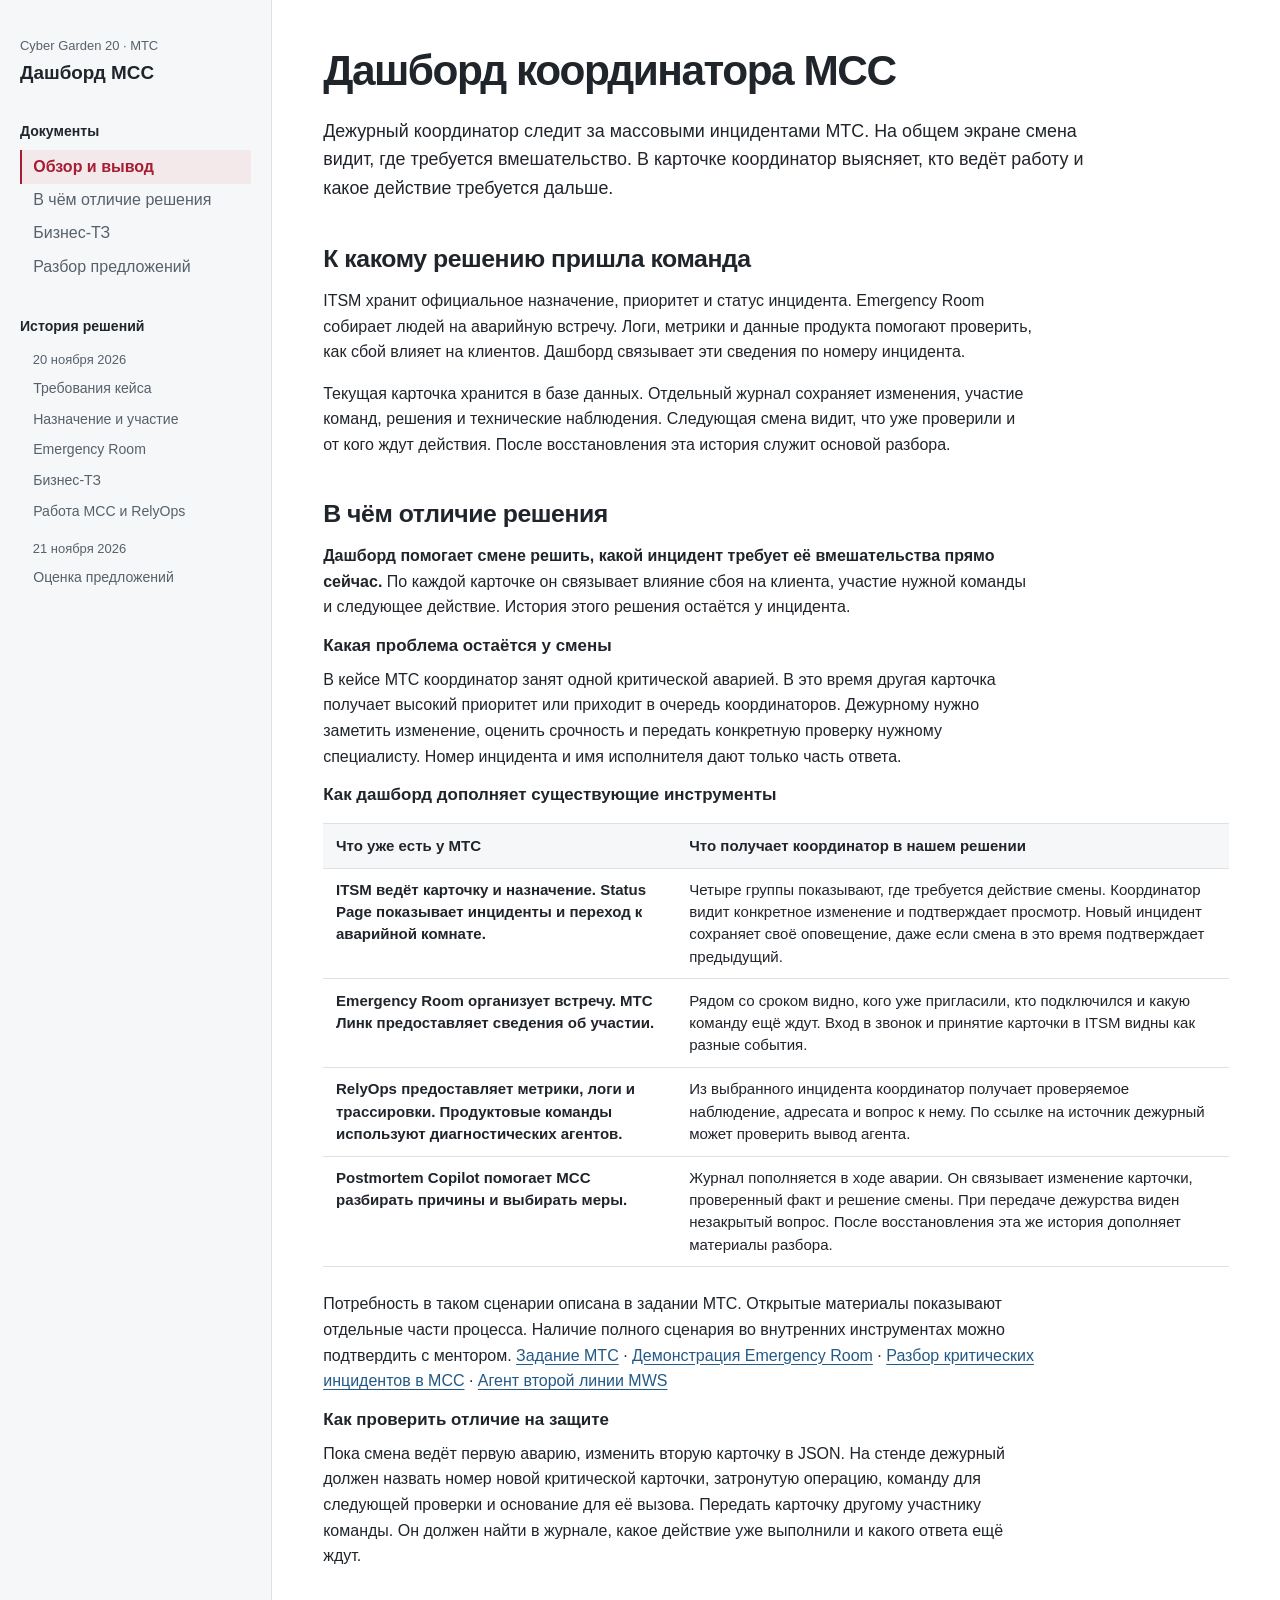
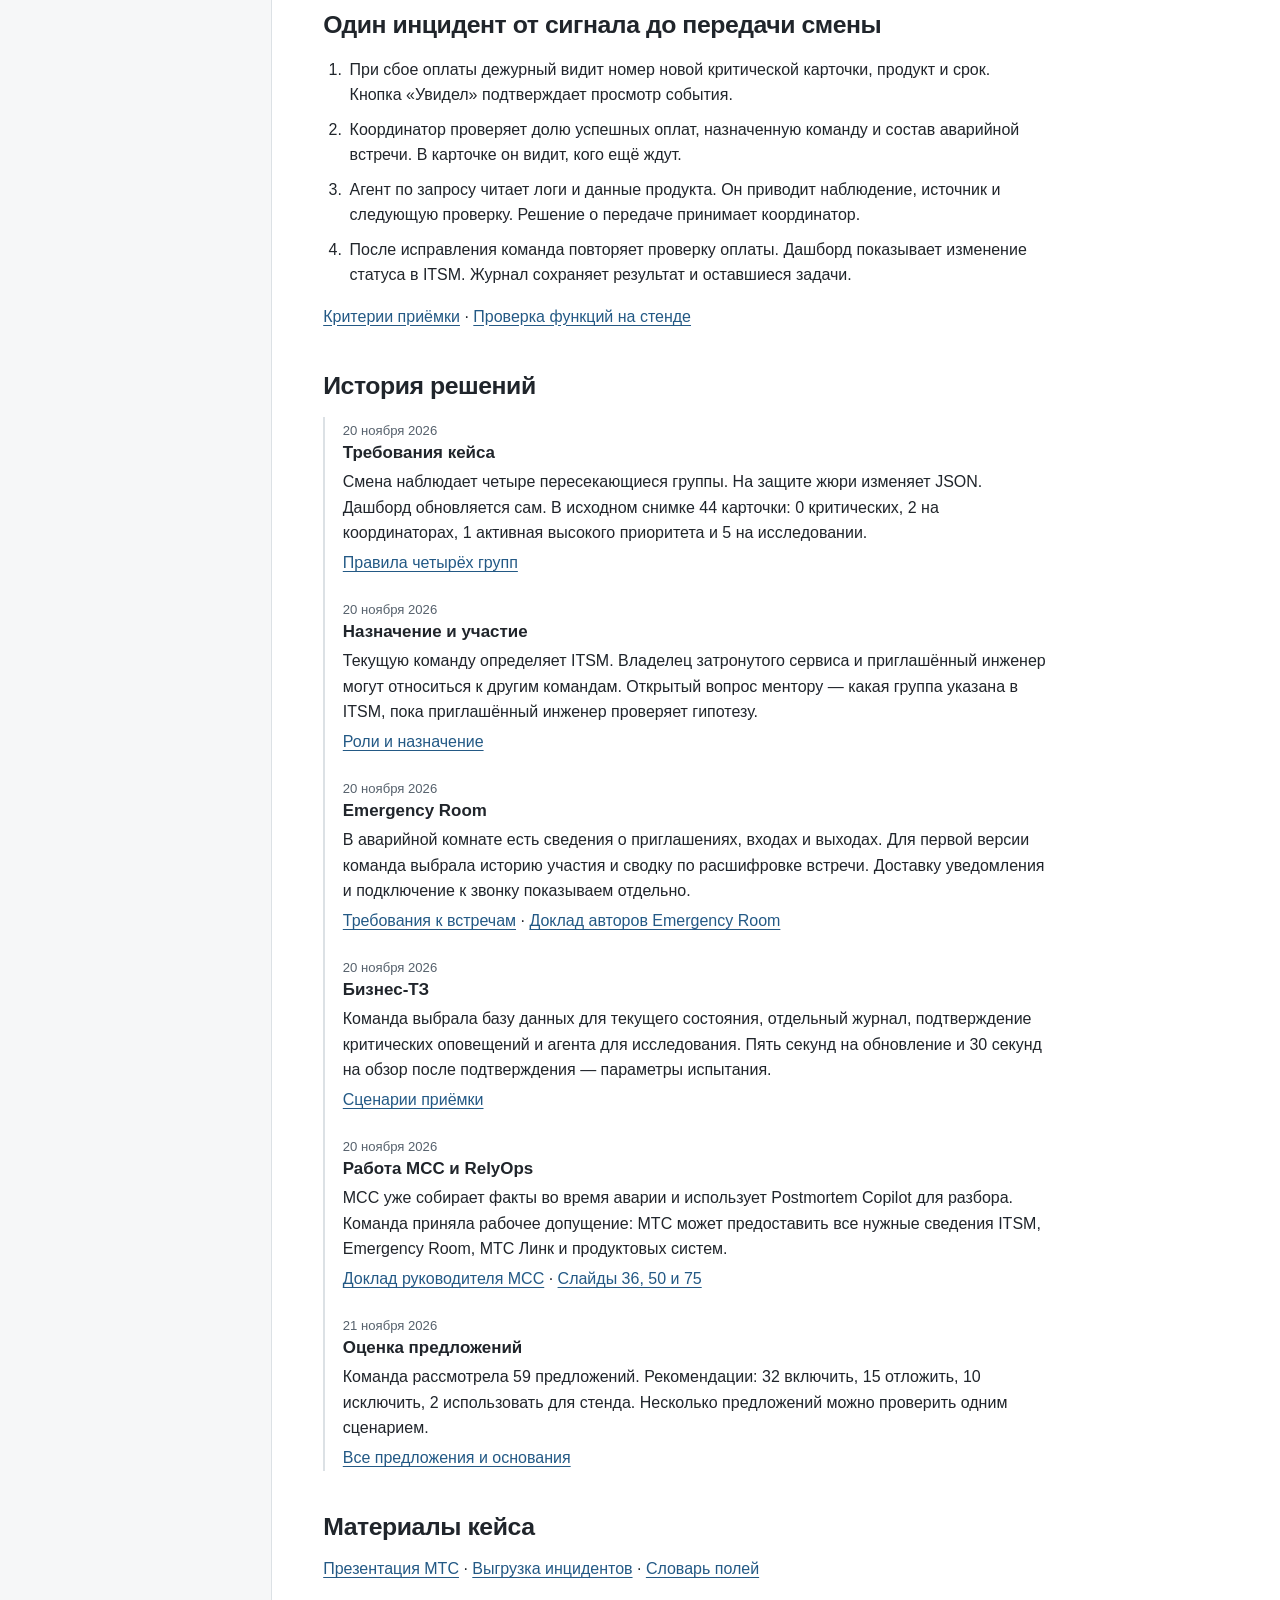
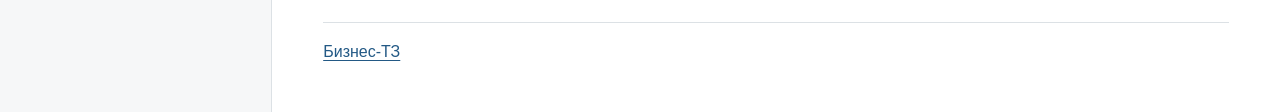
==== docs/index.html @ 376d3908 "Add the MCC incident dashboard wiki" ====
<!doctype html>
<html lang="ru">
<head>
  <meta charset="utf-8">
  <meta name="viewport" content="width=device-width, initial-scale=1">
  <title>Дашборд координатора MCC · Cyber Garden 20</title>
  <link rel="stylesheet" href="wiki.css">
</head>
<body>
<a class="skip" href="#content">К содержанию</a>
<div class="layout">
<aside>
  <div class="rail">
    <span class="context">Cyber Garden 20 · МТС</span>
    <a class="project" href="index.html">Дашборд MCC</a>
    <nav class="doc-nav" aria-label="Документы">
      <p class="nav-title">Документы</p>
      <ul>
<li><a href="index.html" aria-current="page">Обзор и вывод</a></li>
<li><a href="index.html#difference">В чём отличие решения</a></li>
<li><a href="requirements.html">Бизнес-ТЗ</a></li>
<li><a href="proposals.html">Разбор предложений</a></li>
      </ul>
    </nav>
    <nav class="history-nav" aria-label="История решений">
      <p class="nav-title">История решений</p>
<time class="date" datetime="2026-11-20">20 ноября 2026</time>
<ul>
<li><a href="index.html#case">Требования кейса</a></li>
<li><a href="index.html#assignment">Назначение и участие</a></li>
<li><a href="index.html#room">Emergency Room</a></li>
<li><a href="index.html#spec">Бизнес-ТЗ</a></li>
<li><a href="index.html#relyops">Работа MCC и RelyOps</a></li>
</ul>
<time class="date" datetime="2026-11-21">21 ноября 2026</time>
<ul>
<li><a href="index.html#assessment">Оценка предложений</a></li>
</ul>
    </nav>
  </div>
</aside>
<main id="content" tabindex="-1">
<h1>Дашборд координатора MCC</h1>
<p class="lead">Дежурный координатор следит за массовыми инцидентами МТС. На общем экране смена видит, где требуется вмешательство. В карточке координатор выясняет, кто ведёт работу и какое действие требуется дальше.</p>

<h2 id="conclusion">К какому решению пришла команда</h2>
<p>ITSM хранит официальное назначение, приоритет и статус инцидента. Emergency Room собирает людей на аварийную встречу. Логи, метрики и данные продукта помогают проверить, как сбой влияет на клиентов. Дашборд связывает эти сведения по номеру инцидента.</p>
<p>Текущая карточка хранится в базе данных. Отдельный журнал сохраняет изменения, участие команд, решения и технические наблюдения. Следующая смена видит, что уже проверили и от кого ждут действия. После восстановления эта история служит основой разбора.</p>

<h2 id="difference">В чём отличие решения</h2>
<p><strong>Дашборд помогает смене решить, какой инцидент требует её вмешательства прямо сейчас.</strong> По каждой карточке он связывает влияние сбоя на клиента, участие нужной команды и следующее действие. История этого решения остаётся у инцидента.</p>

<h3>Какая проблема остаётся у смены</h3>
<p>В кейсе МТС координатор занят одной критической аварией. В это время другая карточка получает высокий приоритет или приходит в очередь координаторов. Дежурному нужно заметить изменение, оценить срочность и передать конкретную проверку нужному специалисту. Номер инцидента и имя исполнителя дают только часть ответа.</p>

<h3>Как дашборд дополняет существующие инструменты</h3>
<div class="table-wrap">
<table>
<thead><tr><th scope="col">Что уже есть у МТС</th><th scope="col">Что получает координатор в нашем решении</th></tr></thead>
<tbody>
<tr><th scope="row">ITSM ведёт карточку и назначение. Status Page показывает инциденты и переход к аварийной комнате.</th><td>Четыре группы показывают, где требуется действие смены. Координатор видит конкретное изменение и подтверждает просмотр. Новый инцидент сохраняет своё оповещение, даже если смена в это время подтверждает предыдущий.</td></tr>
<tr><th scope="row">Emergency Room организует встречу. МТС Линк предоставляет сведения об участии.</th><td>Рядом со сроком видно, кого уже пригласили, кто подключился и какую команду ещё ждут. Вход в звонок и принятие карточки в ITSM видны как разные события.</td></tr>
<tr><th scope="row">RelyOps предоставляет метрики, логи и трассировки. Продуктовые команды используют диагностических агентов.</th><td>Из выбранного инцидента координатор получает проверяемое наблюдение, адресата и вопрос к нему. По ссылке на источник дежурный может проверить вывод агента.</td></tr>
<tr><th scope="row">Postmortem Copilot помогает MCC разбирать причины и выбирать меры.</th><td>Журнал пополняется в ходе аварии. Он связывает изменение карточки, проверенный факт и решение смены. При передаче дежурства виден незакрытый вопрос. После восстановления эта же история дополняет материалы разбора.</td></tr>
</tbody>
</table>
</div>
<p>Потребность в таком сценарии описана в задании МТС. Открытые материалы показывают отдельные части процесса. Наличие полного сценария во внутренних инструментах можно подтвердить с ментором. <a href="../Предоставленные%20материалы/МТС.pdf">Задание МТС</a> · <a href="https://rutube.ru/video/1a47deb7aaf9b7b34447a9cccf2755e7/">Демонстрация Emergency Room</a> · <a href="https://highload.ru/spb/2026/abstracts/16972">Разбор критических инцидентов в MCC</a> · <a href="https://habr.com/ru/companies/ru_mts/articles/1051784/">Агент второй линии MWS</a></p>

<h3>Как проверить отличие на защите</h3>
<p>Пока смена ведёт первую аварию, изменить вторую карточку в JSON. На стенде дежурный должен назвать номер новой критической карточки, затронутую операцию, команду для следующей проверки и основание для её вызова. Передать карточку другому участнику команды. Он должен найти в журнале, какое действие уже выполнили и какого ответа ещё ждут.</p>

<h2 id="scenario">Один инцидент от сигнала до передачи смены</h2>
<ol>
<li>При сбое оплаты дежурный видит номер новой критической карточки, продукт и срок. Кнопка «Увидел» подтверждает просмотр события.</li>
<li>Координатор проверяет долю успешных оплат, назначенную команду и состав аварийной встречи. В карточке он видит, кого ещё ждут.</li>
<li>Агент по запросу читает логи и данные продукта. Он приводит наблюдение, источник и следующую проверку. Решение о передаче принимает координатор.</li>
<li>После исправления команда повторяет проверку оплаты. Дашборд показывает изменение статуса в ITSM. Журнал сохраняет результат и оставшиеся задачи.</li>
</ol>
<p><a href="requirements.html#acceptance">Критерии приёмки</a> · <a href="proposals.html#checks">Проверка функций на стенде</a></p>

<h2 id="history">История решений</h2>
<div class="timeline">
<section id="case">
<time datetime="2026-11-20">20 ноября 2026</time>
<h3>Требования кейса</h3>
<p>Смена наблюдает четыре пересекающиеся группы. На защите жюри изменяет JSON. Дашборд обновляется сам. В исходном снимке 44 карточки: 0 критических, 2 на координаторах, 1 активная высокого приоритета и 5 на исследовании.</p>
<p><a href="requirements.html#core">Правила четырёх групп</a></p>
</section>
<section id="assignment">
<time datetime="2026-11-20">20 ноября 2026</time>
<h3>Назначение и участие</h3>
<p>Текущую команду определяет ITSM. Владелец затронутого сервиса и приглашённый инженер могут относиться к другим командам. Открытый вопрос ментору — какая группа указана в ITSM, пока приглашённый инженер проверяет гипотезу.</p>
<p><a href="proposals.html#people">Роли и назначение</a></p>
</section>
<section id="room">
<time datetime="2026-11-20">20 ноября 2026</time>
<h3>Emergency Room</h3>
<p>В аварийной комнате есть сведения о приглашениях, входах и выходах. Для первой версии команда выбрала историю участия и сводку по расшифровке встречи. Доставку уведомления и подключение к звонку показываем отдельно.</p>
<p><a href="requirements.html#room">Требования к встречам</a> · <a href="https://rutube.ru/video/1a47deb7aaf9b7b34447a9cccf2755e7/">Доклад авторов Emergency Room</a></p>
</section>
<section id="spec">
<time datetime="2026-11-20">20 ноября 2026</time>
<h3>Бизнес-ТЗ</h3>
<p>Команда выбрала базу данных для текущего состояния, отдельный журнал, подтверждение критических оповещений и агента для исследования. Пять секунд на обновление и 30 секунд на обзор после подтверждения — параметры испытания.</p>
<p><a href="requirements.html#acceptance">Сценарии приёмки</a></p>
</section>
<section id="relyops">
<time datetime="2026-11-20">20 ноября 2026</time>
<h3>Работа MCC и RelyOps</h3>
<p>MCC уже собирает факты во время аварии и использует Postmortem Copilot для разбора. Команда приняла рабочее допущение: МТС может предоставить все нужные сведения ITSM, Emergency Room, МТС Линк и продуктовых систем.</p>
<p><a href="https://highload.ru/spb/2026/abstracts/16972">Доклад руководителя MCC</a> · <a href="https://disk.yandex.ru/i/R3RrAVtDGhkg2w">Слайды 36, 50 и 75</a></p>
</section>
<section id="assessment">
<time datetime="2026-11-21">21 ноября 2026</time>
<h3>Оценка предложений</h3>
<p>Команда рассмотрела 59 предложений. Рекомендации: 32 включить, 15 отложить, 10 исключить, 2 использовать для стенда. Несколько предложений можно проверить одним сценарием.</p>
<p><a href="proposals.html">Все предложения и основания</a></p>
</section>
</div>

<h2 id="materials">Материалы кейса</h2>
<p><a href="../Предоставленные%20материалы/МТС.pdf">Презентация МТС</a> · <a href="../Предоставленные%20материалы/character_problems.json">Выгрузка инцидентов</a> · <a href="../Предоставленные%20материалы/incidents_attributes.json">Словарь полей</a></p>
<nav class="page-links" aria-label="Другие страницы">
<a href="requirements.html">Бизнес-ТЗ</a>
</nav>
</main>
</div>
</body>
</html>
---- docs/wiki.css ----
:root {
  color-scheme: light;
  --ink: #20252b;
  --muted: #56616c;
  --rule: #dce1e5;
  --paper: #fff;
  --rail: #f6f7f8;
  --accent: #a71d34;
  font: 16px/1.6 Inter, -apple-system, BlinkMacSystemFont, "Segoe UI", sans-serif;
  color: var(--ink);
  background: var(--paper);
}

* { box-sizing: border-box; }
body { margin: 0; }
a { color: #235985; text-underline-offset: .17em; }
a:hover { text-decoration-thickness: 2px; }
a:focus-visible { outline: 2px solid var(--accent); outline-offset: 3px; }
.skip { position: absolute; left: .5rem; top: -5rem; z-index: 2; padding: .4rem .8rem; background: var(--paper); }
.skip:focus { top: .5rem; }
.layout { display: grid; grid-template-columns: 17rem minmax(0, 1fr); min-height: 100vh; }
aside { background: var(--rail); border-right: 1px solid var(--rule); }
.rail { position: sticky; top: 0; max-height: 100vh; overflow-y: auto; padding: 2rem 1.25rem; }
.project { display: block; color: var(--ink); font-size: 1.18rem; font-weight: 700; text-decoration: none; }
.context, .date { color: var(--muted); font-size: .81rem; }
aside nav { margin-top: 2rem; }
.nav-title { margin: 0 0 .5rem; font-size: .88rem; font-weight: 650; }
aside ul, .contents ul { margin: 0; padding: 0; list-style: none; }
aside li a { display: block; padding: .34rem .7rem; border-left: 2px solid transparent; color: var(--muted); text-decoration: none; line-height: 1.4; }
aside li a:hover { background: #eaedf0; color: var(--ink); }
aside a[aria-current="page"] { color: var(--accent); background: #f3e9eb; border-color: var(--accent); font-weight: 650; }
.history-nav li a { font-size: .88rem; }
.history-nav .date { display: block; margin: .75rem 0 .2rem .8rem; }
main { width: 100%; max-width: 66rem; min-width: 0; padding: 2.8rem clamp(1.35rem, 4vw, 4rem) 3rem; overflow-wrap: break-word; }
h1, h2, h3 { line-height: 1.22; text-wrap: pretty; }
h1 { font-size: clamp(1.8rem, 3.8vw, 2.65rem); letter-spacing: -.035em; margin: 0 0 1.25rem; }
h2 { font-size: 1.55rem; margin: 2.6rem 0 .85rem; letter-spacing: -.018em; }
h3 { font-size: 1.06rem; margin: 0 0 .35rem; }
p { margin: .65rem 0 1rem; }
main p, main ol { max-width: 80ch; }
.lead { font-size: 1.12rem; }
ol { padding-left: 1.45rem; }
ol li { padding-left: .2rem; margin-bottom: .55rem; }
.contents { margin: 1.3rem 0; padding: .75rem 1rem; border-left: 3px solid var(--rule); background: var(--rail); }
.contents summary { cursor: pointer; font-weight: 600; }
.contents li { margin-top: .28rem; }
.table-wrap { margin: 1.1rem 0 1.5rem; }
table { width: 100%; border-collapse: collapse; font-size: .94rem; line-height: 1.48; }
th, td { padding: .65rem .8rem; text-align: left; vertical-align: top; border-bottom: 1px solid var(--rule); }
thead th { background: var(--rail); border-top: 1px solid var(--rule); }
tbody th { font-weight: 600; }
.verdicts tbody th { width: 27%; }
.verdicts td:nth-child(2) { width: 16%; font-weight: 600; }
section[id], h2[id] { scroll-margin-top: 1.2rem; }
.timeline { margin-top: 1rem; border-left: 2px solid var(--rule); padding-left: 1.1rem; }
.timeline section { margin: 0 0 1.3rem; }
.timeline time { color: var(--muted); font-size: .82rem; }
.timeline p { margin: .25rem 0; }
.page-links { margin-top: 2.5rem; padding-top: 1rem; border-top: 1px solid var(--rule); display: flex; flex-wrap: wrap; gap: .6rem 2rem; }
@media (max-width: 750px) {
  .layout { display: block; }
  aside { border-right: 0; border-bottom: 1px solid var(--rule); }
  .rail { position: static; max-height: none; padding: 1rem; }
  aside nav { margin-top: .85rem; }
  .doc-nav ul { display: flex; flex-wrap: wrap; gap: .25rem; }
  .doc-nav .nav-title { position: absolute; width: 1px; height: 1px; overflow: hidden; clip-path: inset(50%); }
  .history-nav ul { display: grid; grid-template-columns: repeat(2, minmax(0, 1fr)); }
  .history-nav .date { margin: .25rem 0 .1rem; }
  .history-nav li a { padding: .2rem 0; }
  .history-nav .nav-title { margin-bottom: .2rem; }
  main { padding: 1.65rem 1rem 2.5rem; }
  h2 { font-size: 1.3rem; }
  table { font-size: .85rem; overflow-wrap: anywhere; }
  th, td { padding: .46rem .35rem; }
}
@media screen and (max-width: 540px) {
  .verdicts, .verdicts tbody { display: block; }
  .verdicts thead { position: absolute; width: 1px; height: 1px; overflow: hidden; clip-path: inset(50%); }
  .verdicts tbody tr {
    display: grid;
    grid-template-columns: minmax(0, 1fr) auto;
    gap: .35rem .8rem;
    padding: .8rem 0;
    border-top: 1px solid var(--rule);
  }
  .verdicts tbody th, .verdicts td:nth-child(n) { width: auto; padding: 0; border: 0; }
  .verdicts td:nth-child(2) { color: var(--muted); }
  .verdicts td:last-child { grid-column: 1 / -1; }
}
@media print {
  .layout { display: block; }
  aside, .skip, .contents, .page-links { display: none; }
  main { max-width: none; padding: 0; }
  tr { break-inside: avoid; }
  a { color: inherit; }
}
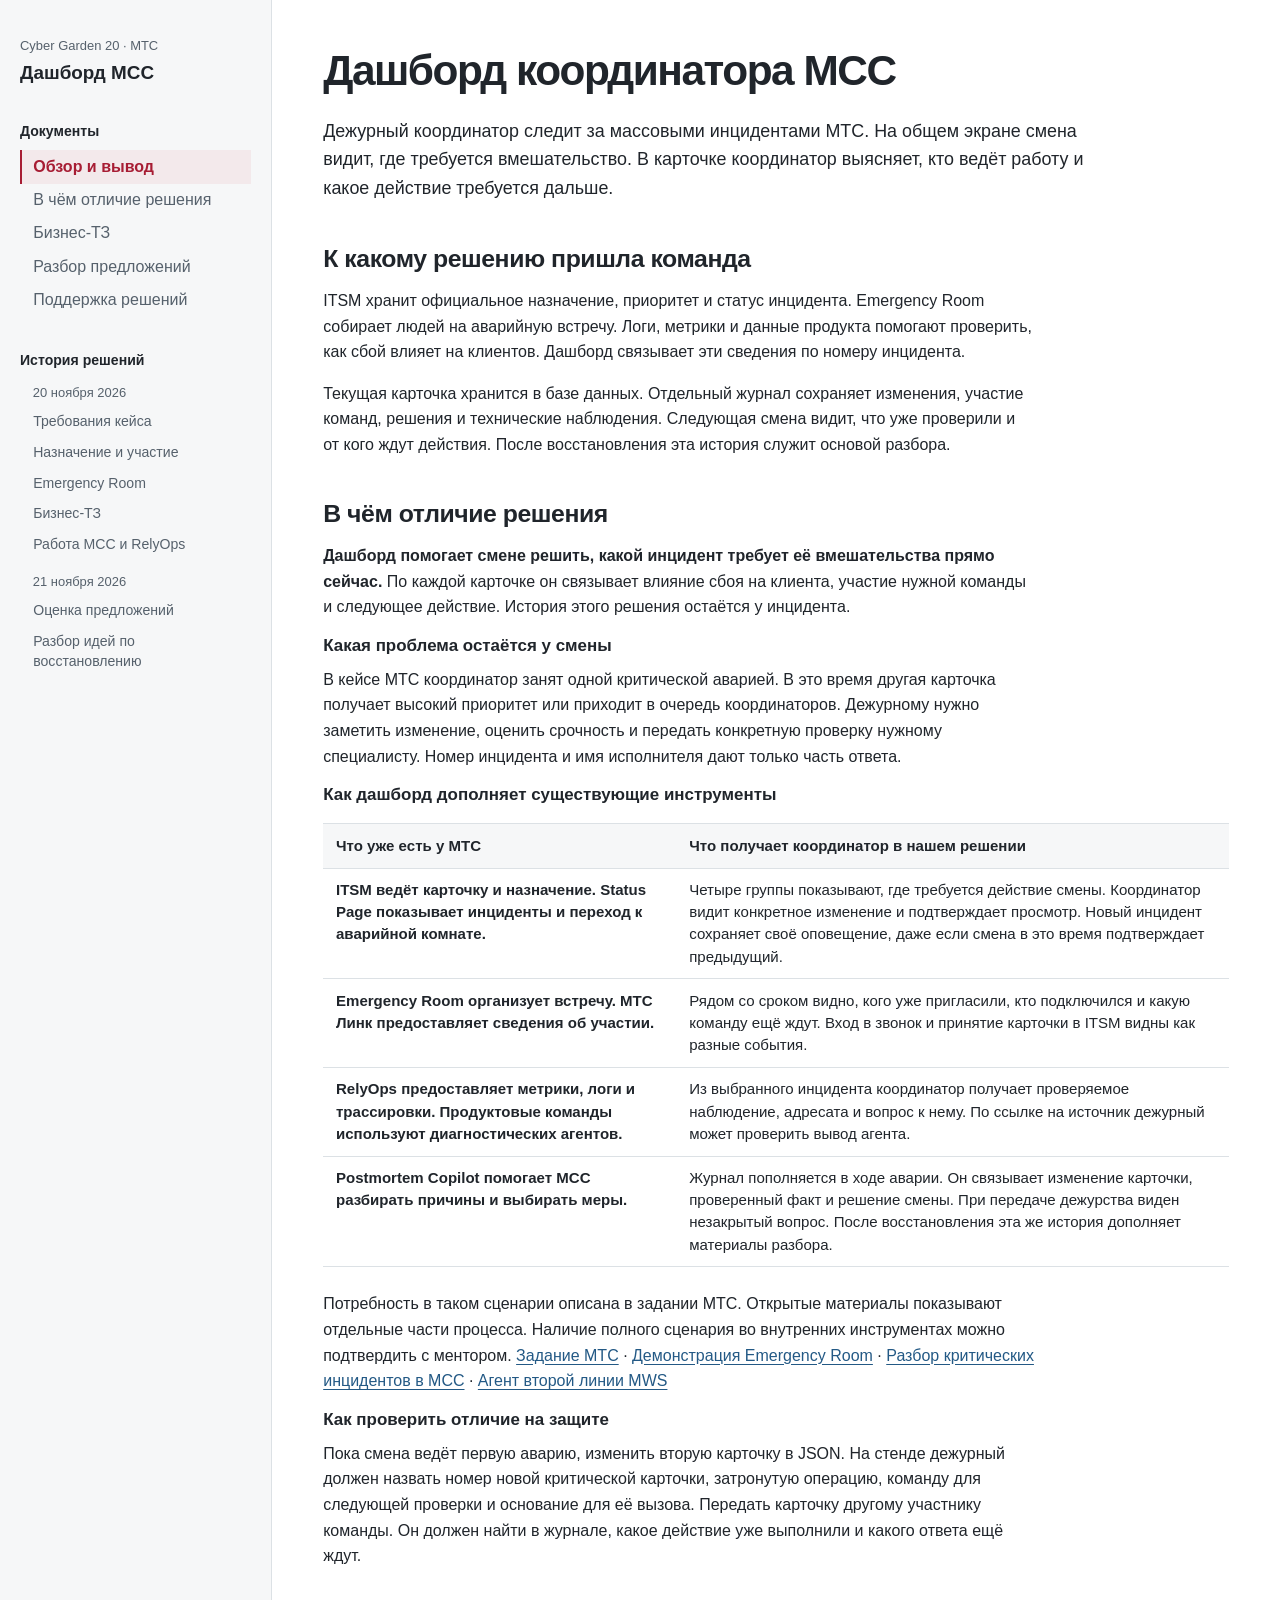
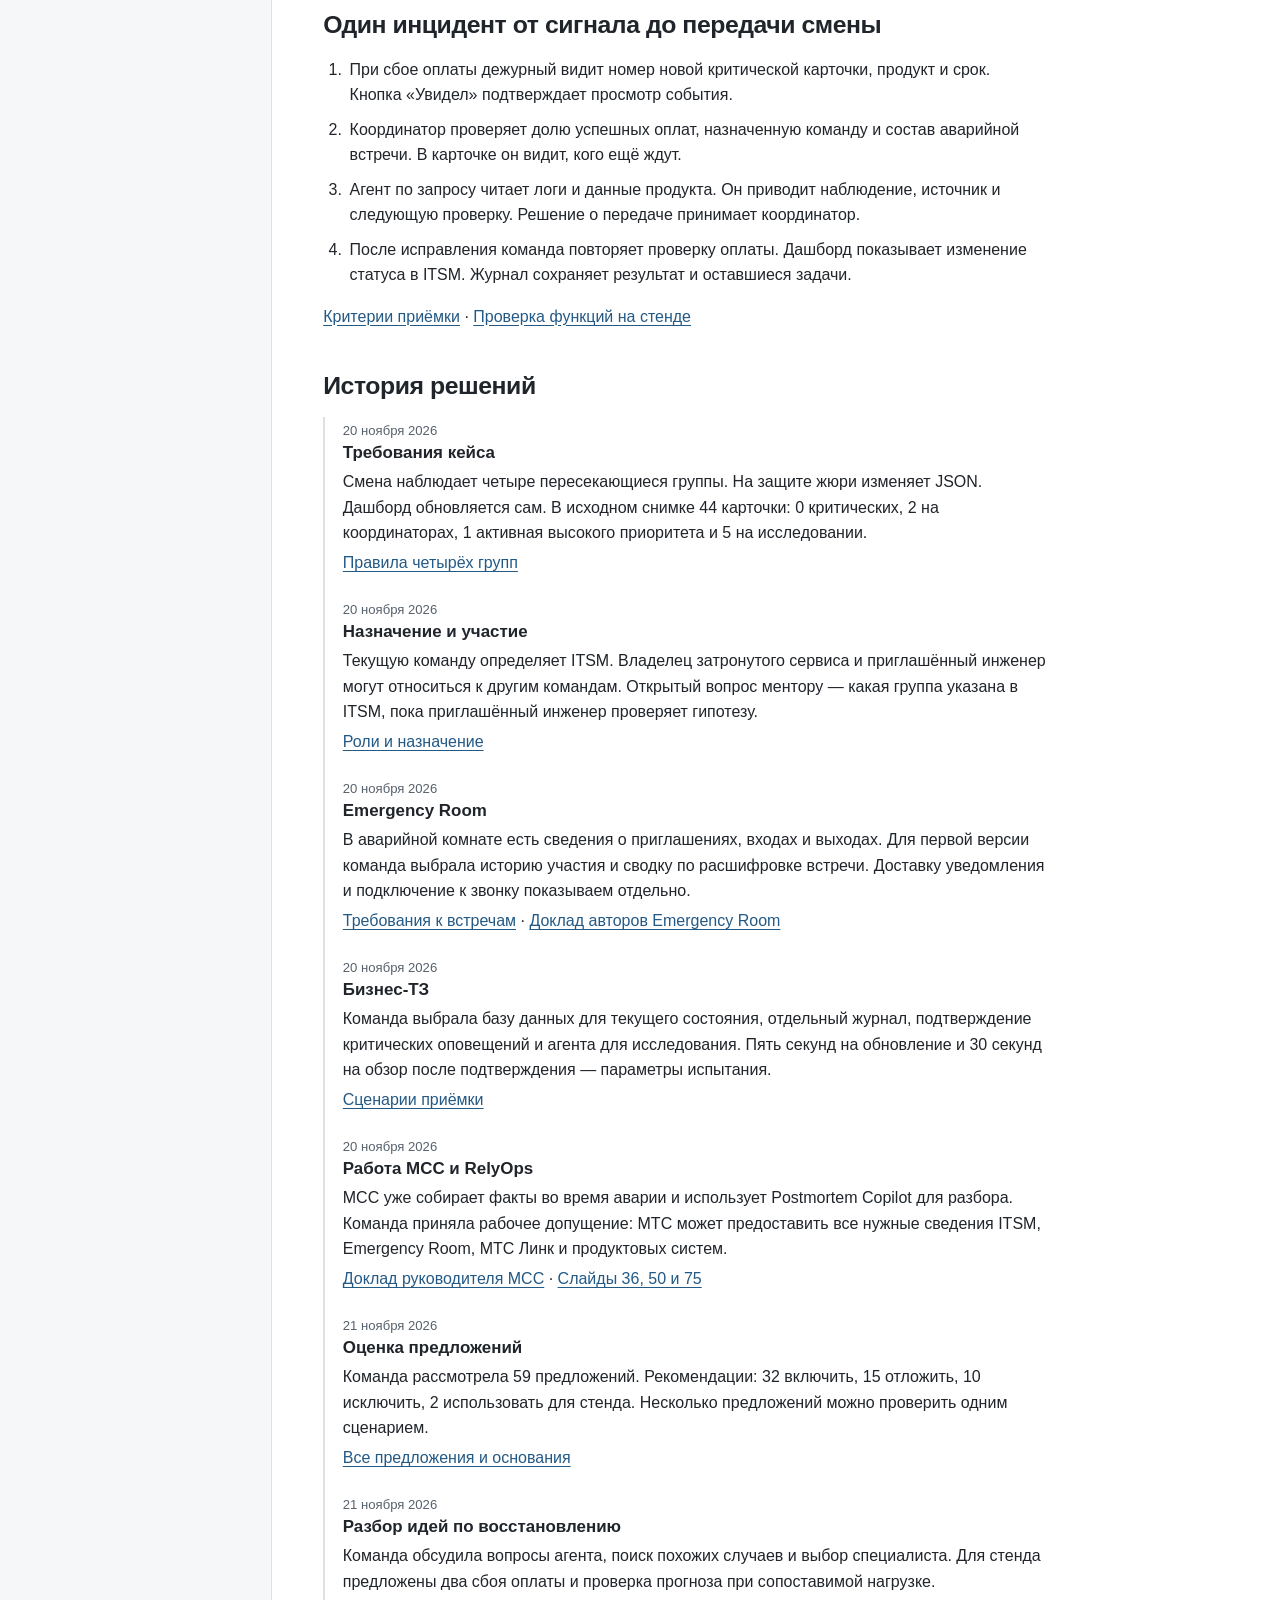
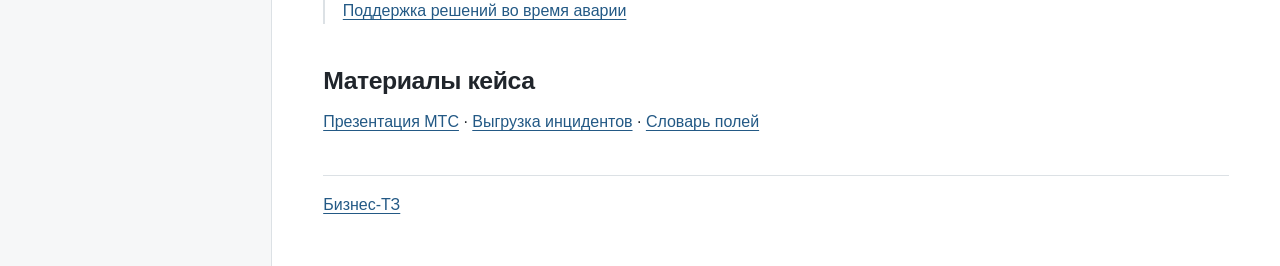
==== commit 053b27c6: "Document incident recovery decision support in the team wiki" ====
--- a/docs/index.html
+++ b/docs/index.html
@@ -20,6 +20,7 @@
 <li><a href="index.html#difference">В чём отличие решения</a></li>
 <li><a href="requirements.html">Бизнес-ТЗ</a></li>
 <li><a href="proposals.html">Разбор предложений</a></li>
+<li><a href="decision-support.html">Поддержка решений</a></li>
       </ul>
     </nav>
     <nav class="history-nav" aria-label="История решений">
@@ -35,6 +36,7 @@
 <time class="date" datetime="2026-11-21">21 ноября 2026</time>
 <ul>
 <li><a href="index.html#assessment">Оценка предложений</a></li>
+<li><a href="index.html#recovery-review">Разбор идей по восстановлению</a></li>
 </ul>
     </nav>
   </div>
@@ -117,6 +119,12 @@
 <p>Команда рассмотрела 59 предложений. Рекомендации: 32 включить, 15 отложить, 10 исключить, 2 использовать для стенда. Несколько предложений можно проверить одним сценарием.</p>
 <p><a href="proposals.html">Все предложения и основания</a></p>
 </section>
+<section id="recovery-review">
+<time datetime="2026-11-21">21 ноября 2026</time>
+<h3>Разбор идей по восстановлению</h3>
+<p>Команда обсудила вопросы агента, поиск похожих случаев и выбор специалиста. Для стенда предложены два сбоя оплаты и проверка прогноза при сопоставимой нагрузке.</p>
+<p><a href="decision-support.html">Поддержка решений во время аварии</a></p>
+</section>
 </div>
 
 <h2 id="materials">Материалы кейса</h2>
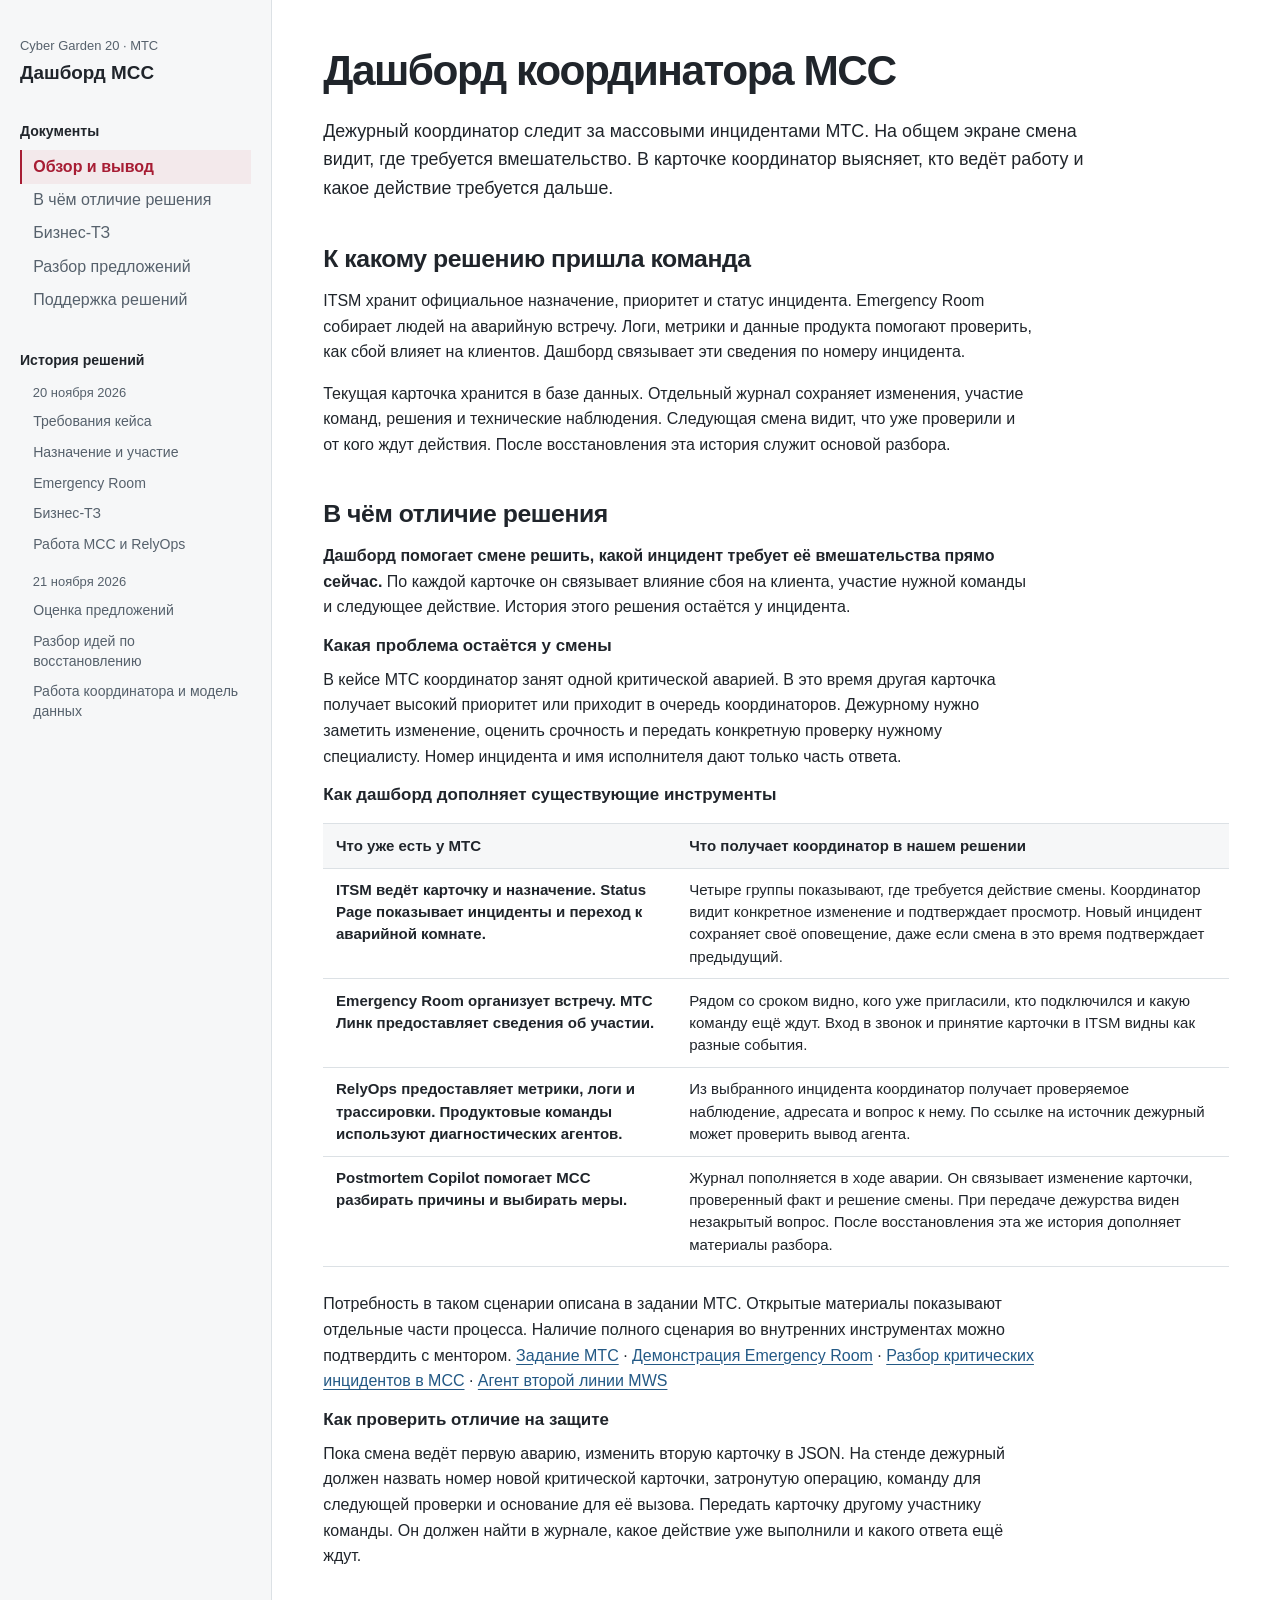
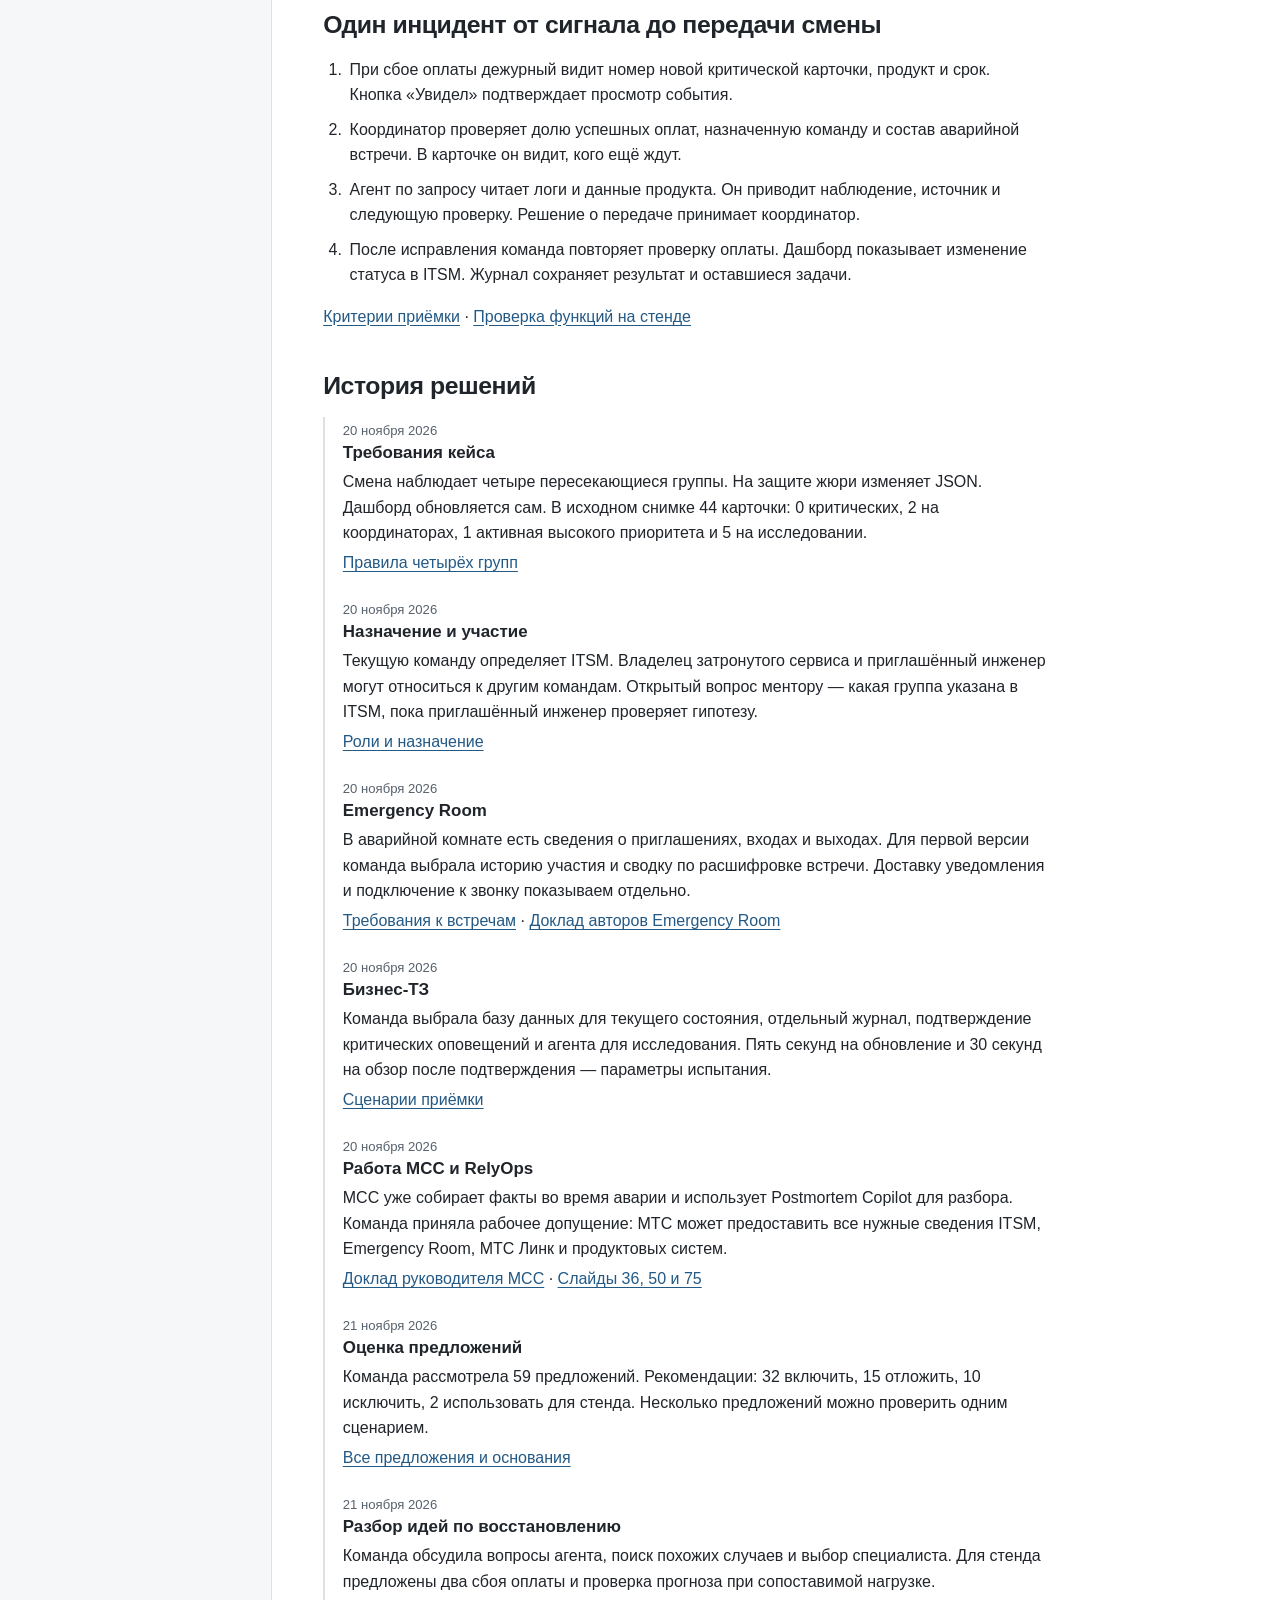
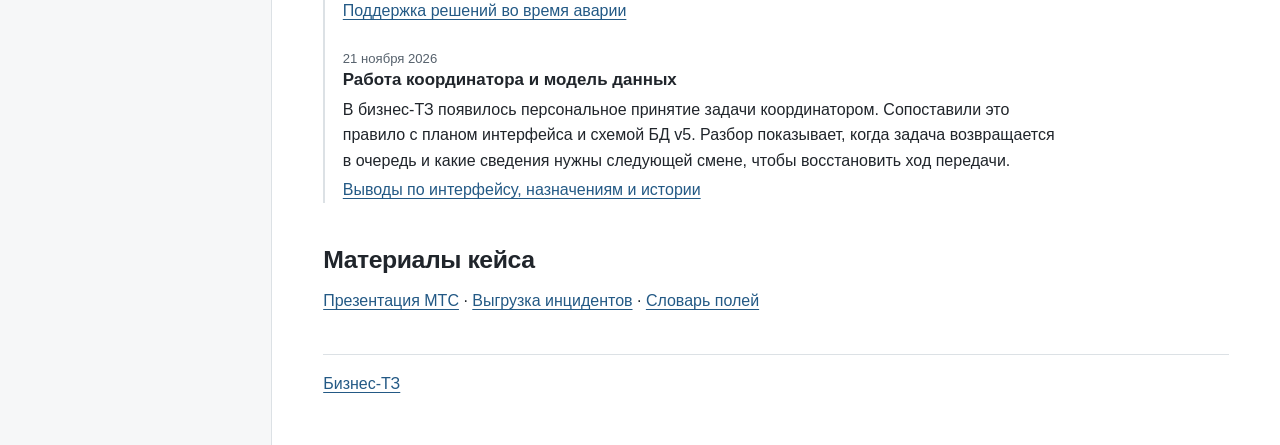
==== commit 3957c1a9: "docs: review coordinator assignments against the v5 schema" ====
--- a/docs/index.html
+++ b/docs/index.html
@@ -37,6 +37,7 @@
 <ul>
 <li><a href="index.html#assessment">Оценка предложений</a></li>
 <li><a href="index.html#recovery-review">Разбор идей по восстановлению</a></li>
+<li><a href="index.html#coordination-review">Работа координатора и модель данных</a></li>
 </ul>
     </nav>
   </div>
@@ -125,6 +126,12 @@
 <p>Команда обсудила вопросы агента, поиск похожих случаев и выбор специалиста. Для стенда предложены два сбоя оплаты и проверка прогноза при сопоставимой нагрузке.</p>
 <p><a href="decision-support.html">Поддержка решений во время аварии</a></p>
 </section>
+<section id="coordination-review">
+<time datetime="2026-11-21">21 ноября 2026</time>
+<h3>Работа координатора и модель данных</h3>
+<p>В бизнес-ТЗ появилось персональное принятие задачи координатором. Сопоставили это правило с планом интерфейса и схемой БД v5. Разбор показывает, когда задача возвращается в очередь и какие сведения нужны следующей смене, чтобы восстановить ход передачи.</p>
+<p><a href="proposals.html#coordination-review">Выводы по интерфейсу, назначениям и истории</a></p>
+</section>
 </div>
 
 <h2 id="materials">Материалы кейса</h2>
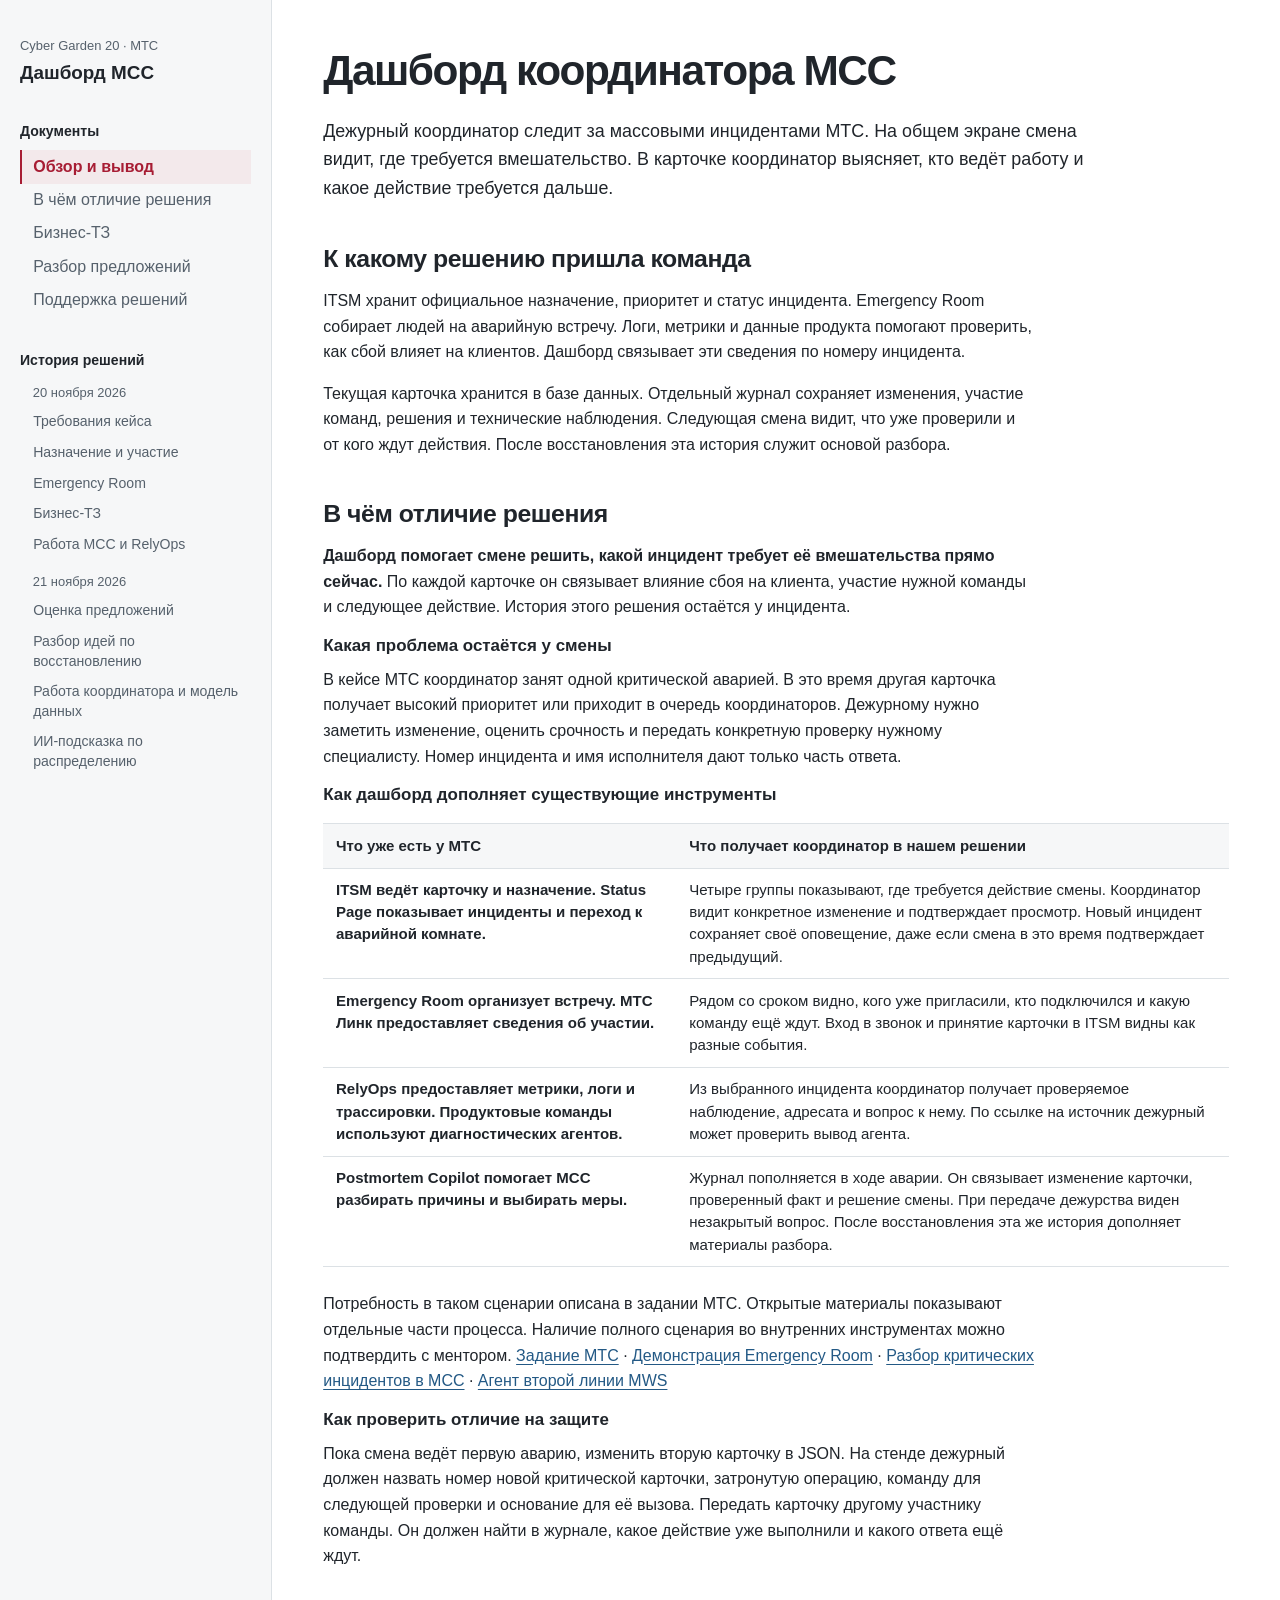
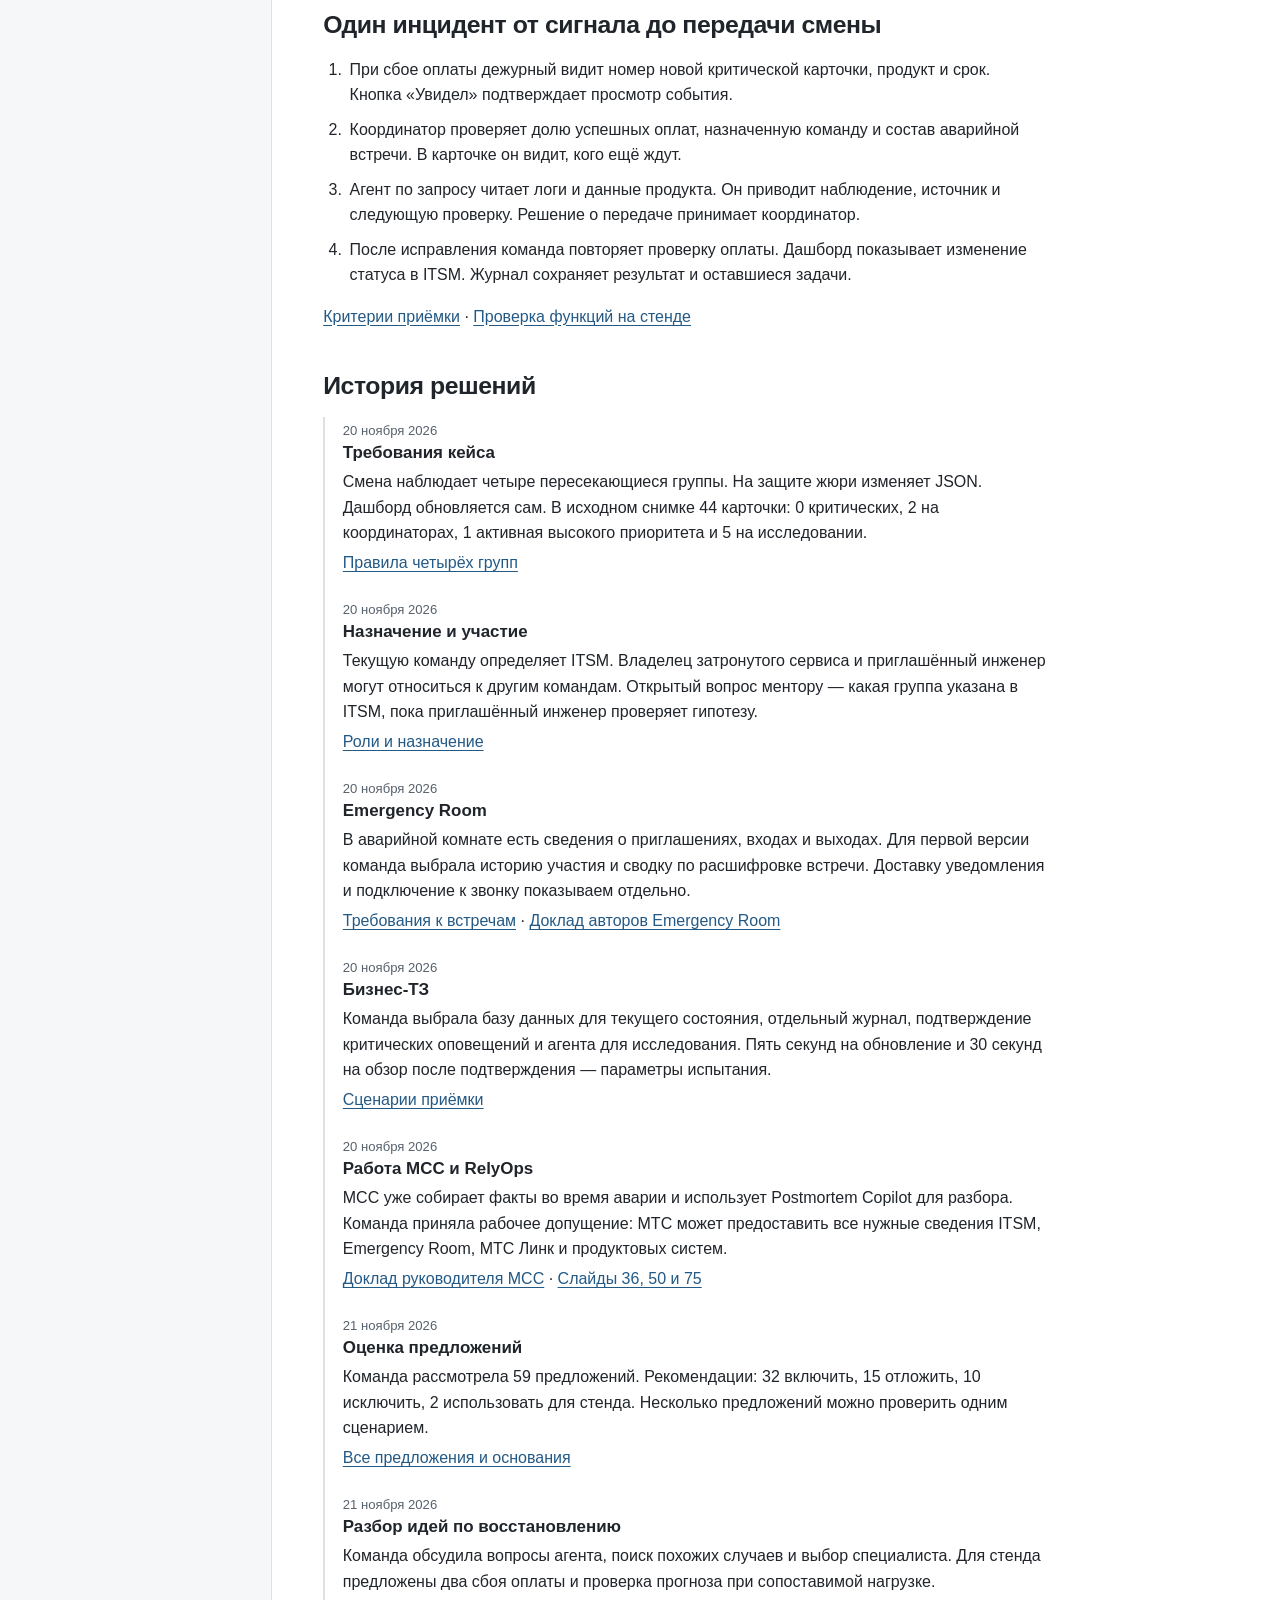
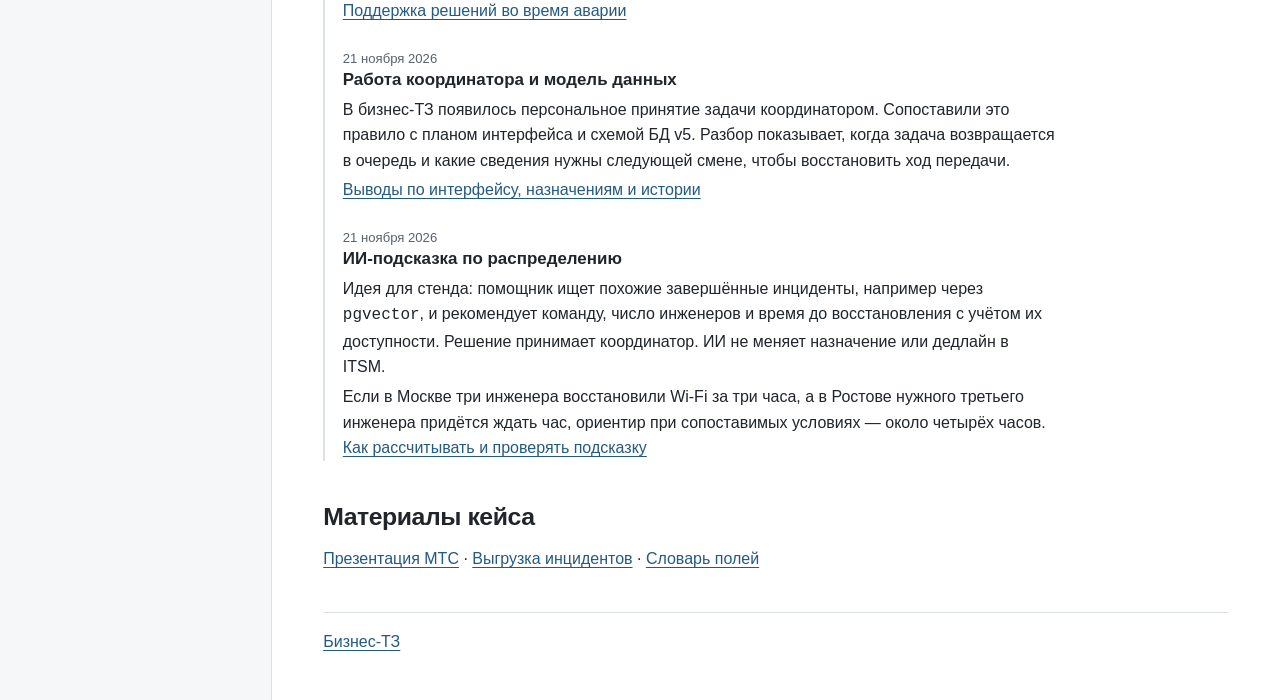
==== commit 119b7dce: "feat: add routing advisor section to decision support document" ====
--- a/docs/index.html
+++ b/docs/index.html
@@ -38,6 +38,7 @@
 <li><a href="index.html#assessment">Оценка предложений</a></li>
 <li><a href="index.html#recovery-review">Разбор идей по восстановлению</a></li>
 <li><a href="index.html#coordination-review">Работа координатора и модель данных</a></li>
+<li><a href="index.html#routing-advisor">ИИ-подсказка по распределению</a></li>
 </ul>
     </nav>
   </div>
@@ -132,6 +133,12 @@
 <p>В бизнес-ТЗ появилось персональное принятие задачи координатором. Сопоставили это правило с планом интерфейса и схемой БД v5. Разбор показывает, когда задача возвращается в очередь и какие сведения нужны следующей смене, чтобы восстановить ход передачи.</p>
 <p><a href="proposals.html#coordination-review">Выводы по интерфейсу, назначениям и истории</a></p>
 </section>
+<section id="routing-advisor">
+<time datetime="2026-11-21">21 ноября 2026</time>
+<h3>ИИ-подсказка по распределению</h3>
+<p>Идея для стенда: помощник ищет похожие завершённые инциденты, например через <code>pgvector</code>, и рекомендует команду, число инженеров и время до восстановления с учётом их доступности. Решение принимает координатор. ИИ не меняет назначение или дедлайн в ITSM.</p>
+<p>Если в Москве три инженера восстановили Wi‑Fi за три часа, а в Ростове нужного третьего инженера придётся ждать час, ориентир при сопоставимых условиях — около четырёх часов. <a href="decision-support.html#routing-advisor">Как рассчитывать и проверять подсказку</a></p>
+</section>
 </div>
 
 <h2 id="materials">Материалы кейса</h2>
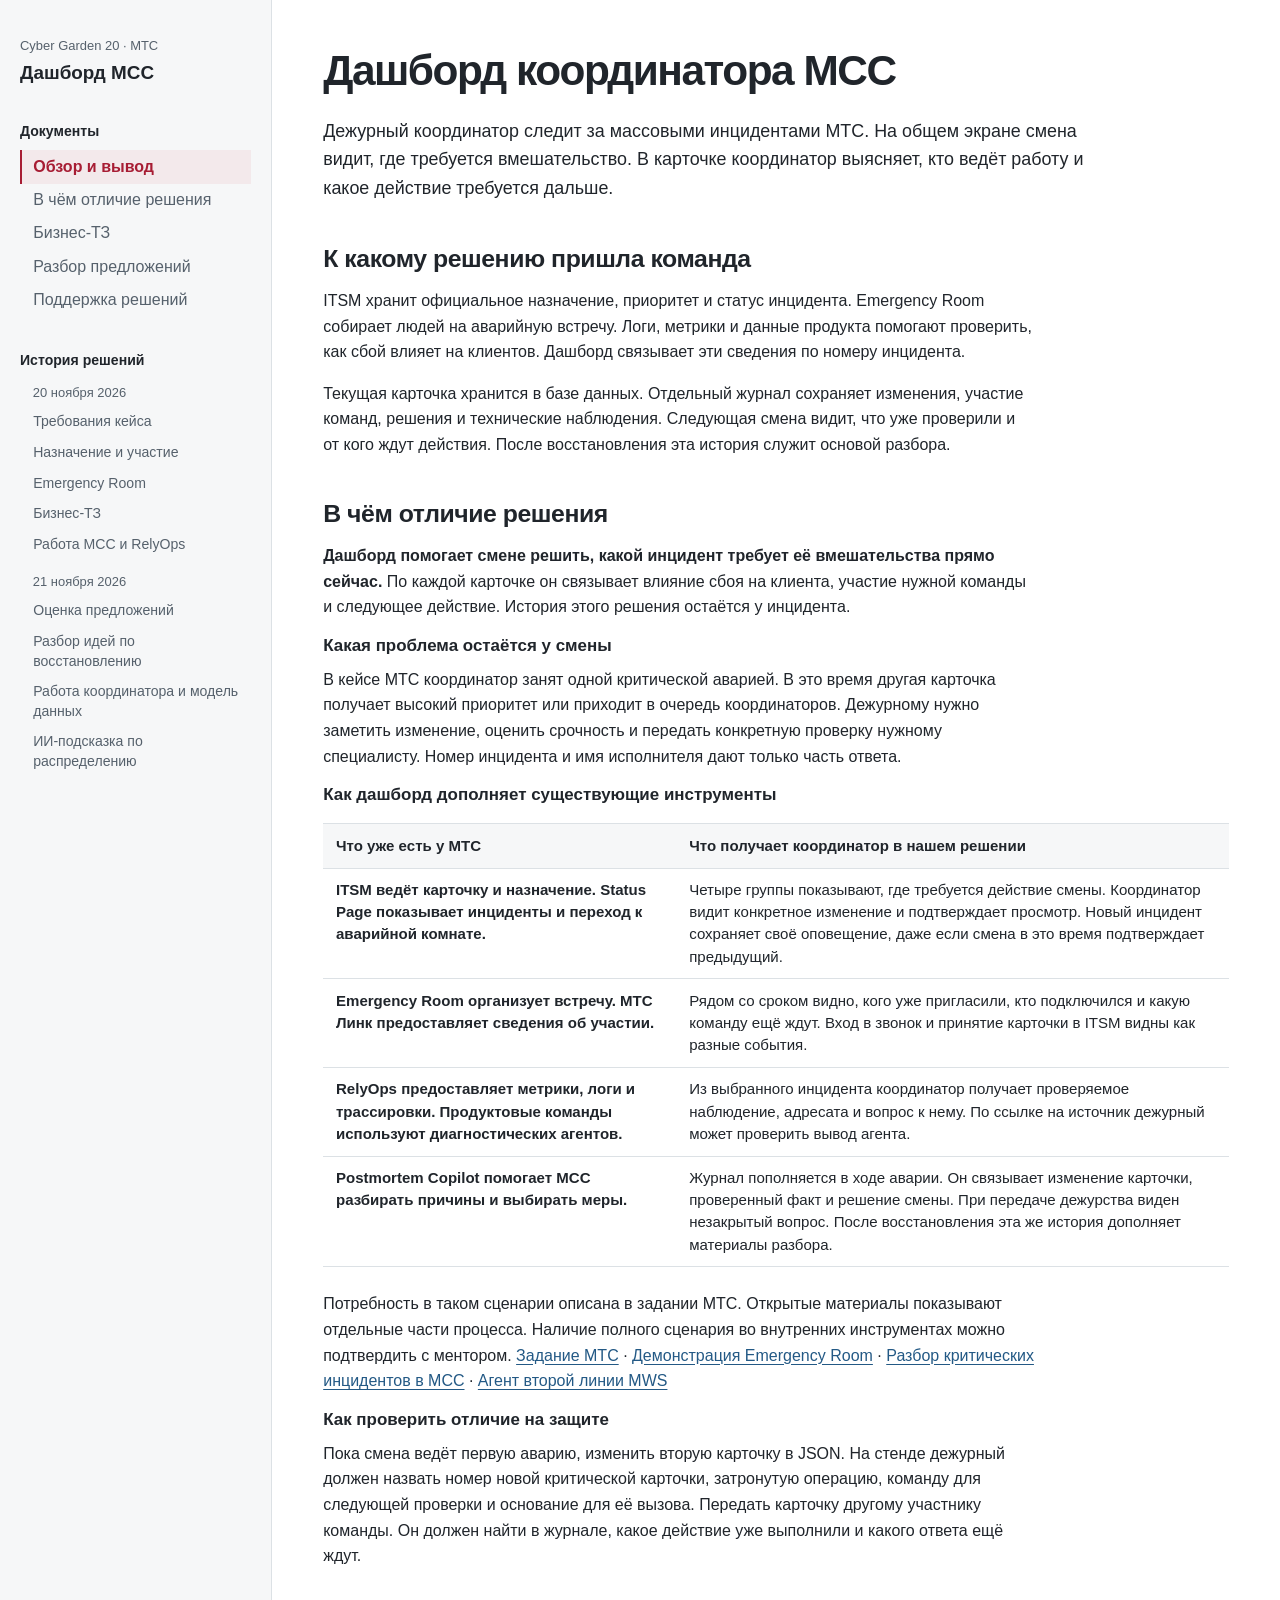
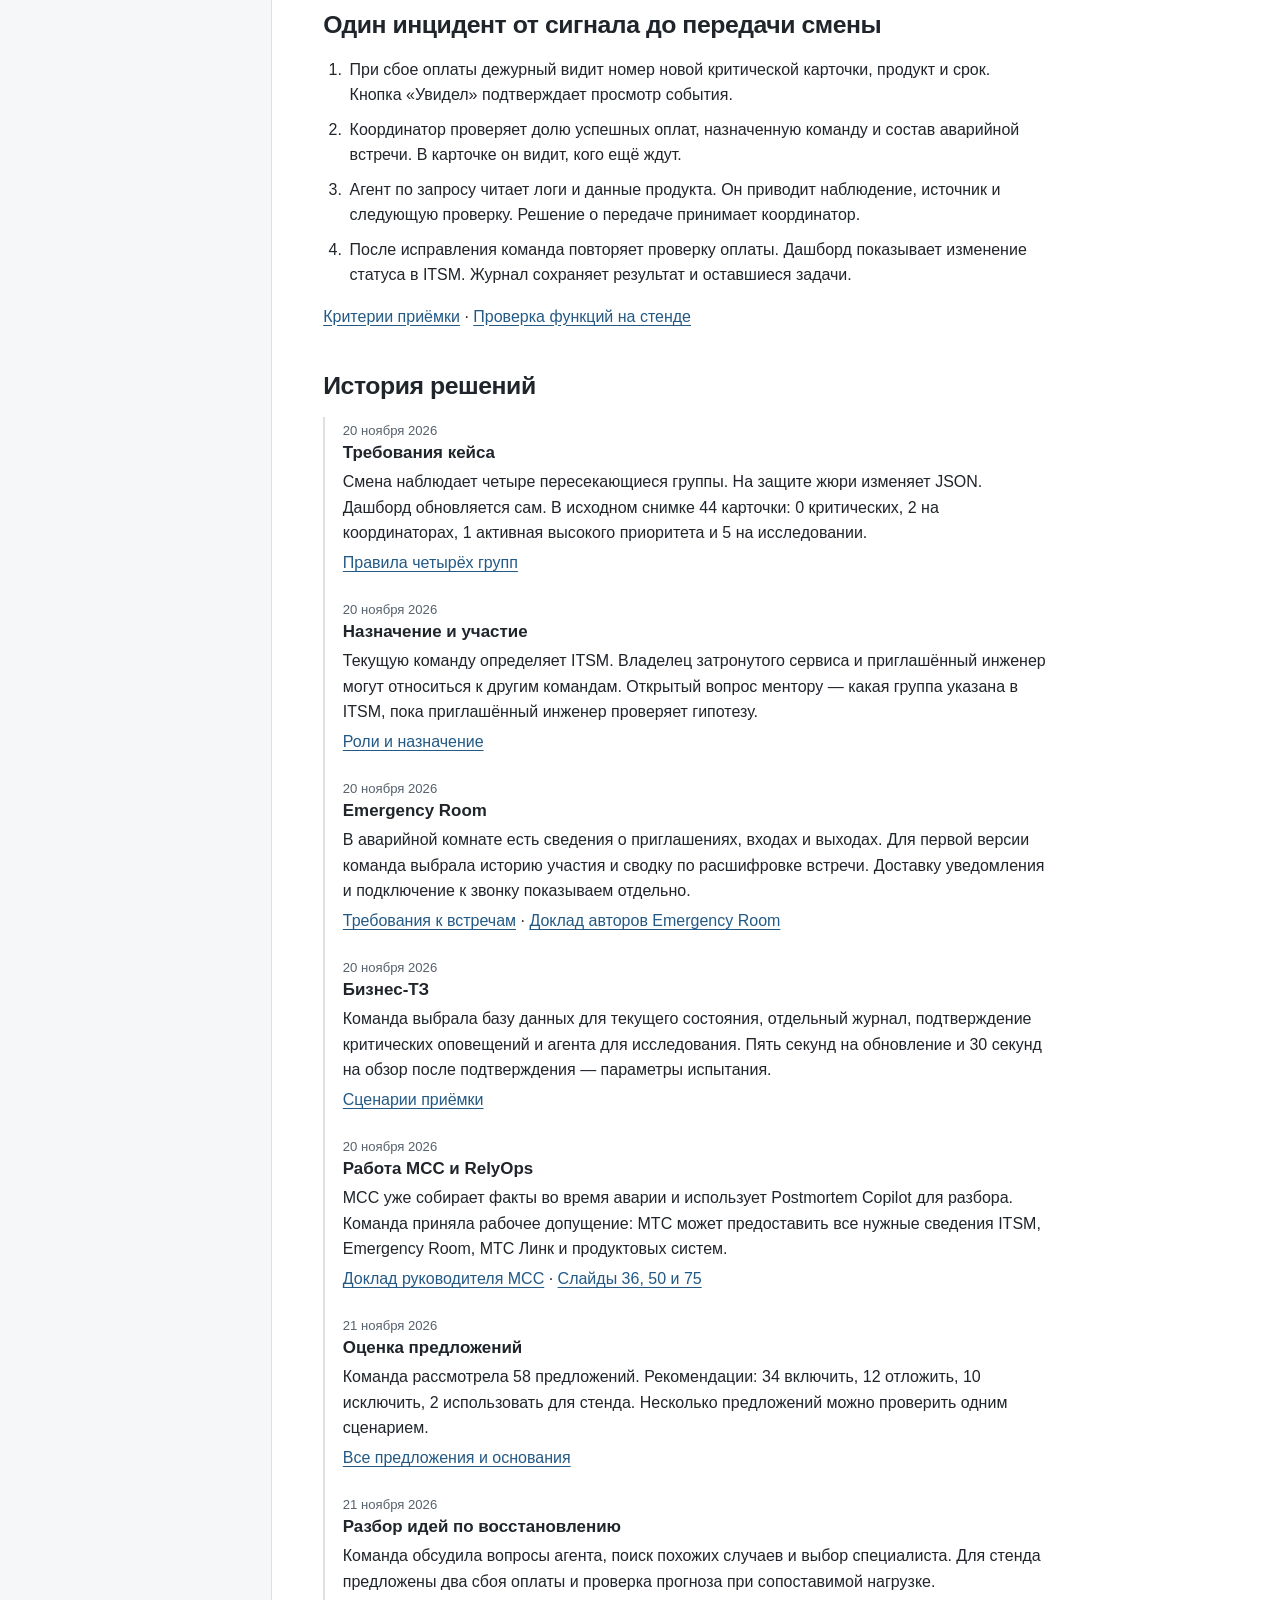
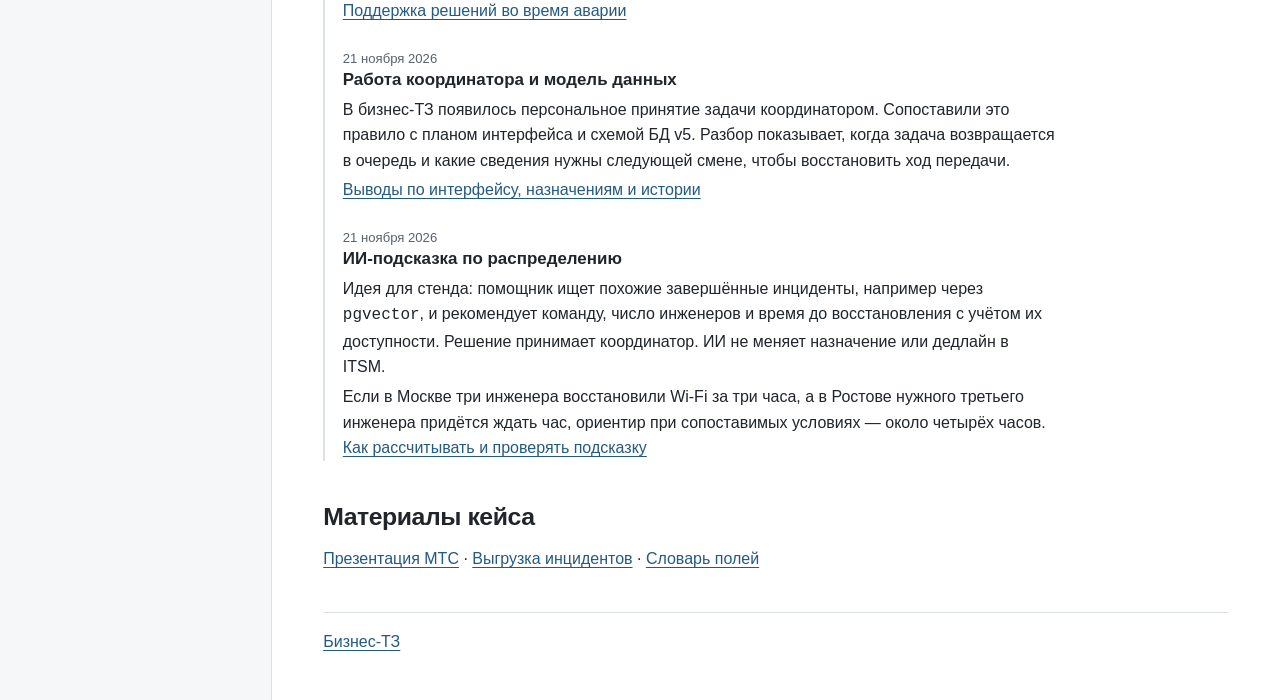
==== commit 6985fc35: "docs: update incident correlation and notification requirements" ====
--- a/docs/index.html
+++ b/docs/index.html
@@ -118,7 +118,7 @@
 <section id="assessment">
 <time datetime="2026-11-21">21 ноября 2026</time>
 <h3>Оценка предложений</h3>
-<p>Команда рассмотрела 59 предложений. Рекомендации: 32 включить, 15 отложить, 10 исключить, 2 использовать для стенда. Несколько предложений можно проверить одним сценарием.</p>
+<p>Команда рассмотрела 58 предложений. Рекомендации: 34 включить, 12 отложить, 10 исключить, 2 использовать для стенда. Несколько предложений можно проверить одним сценарием.</p>
 <p><a href="proposals.html">Все предложения и основания</a></p>
 </section>
 <section id="recovery-review">
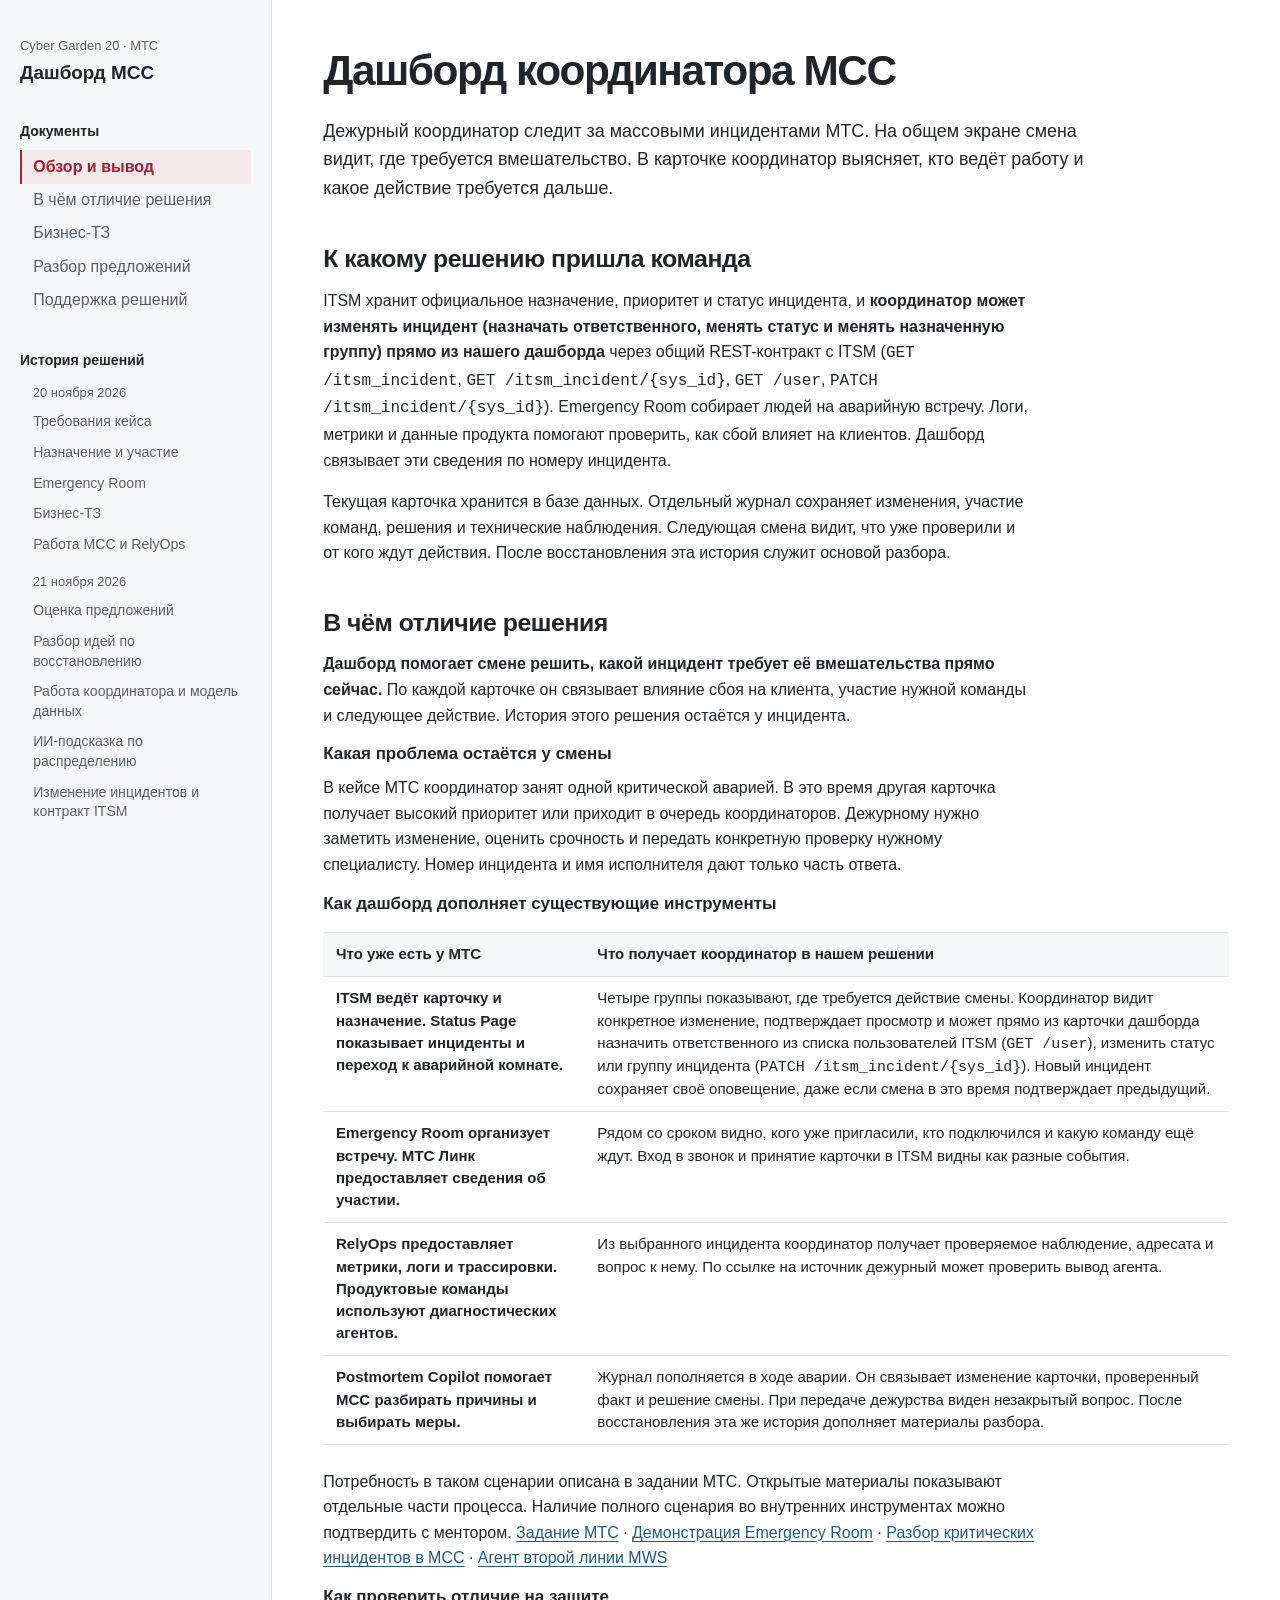
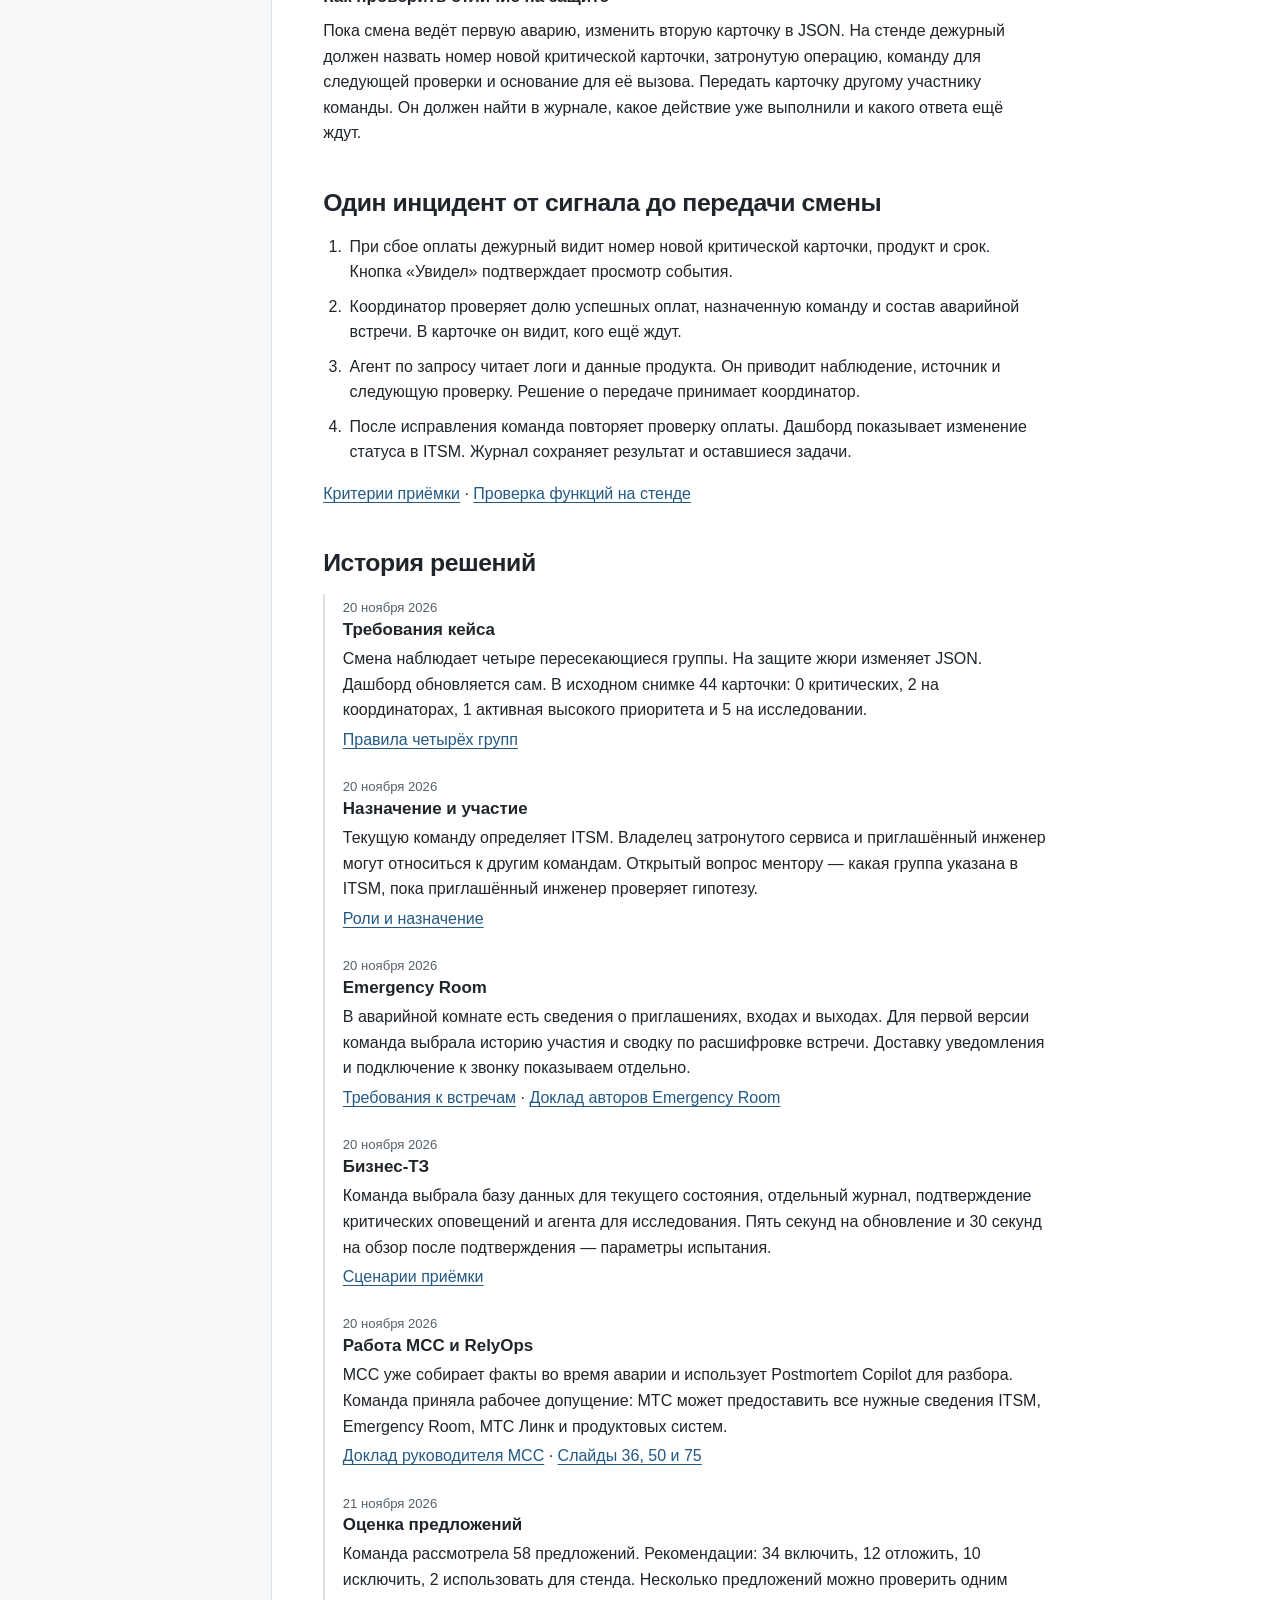
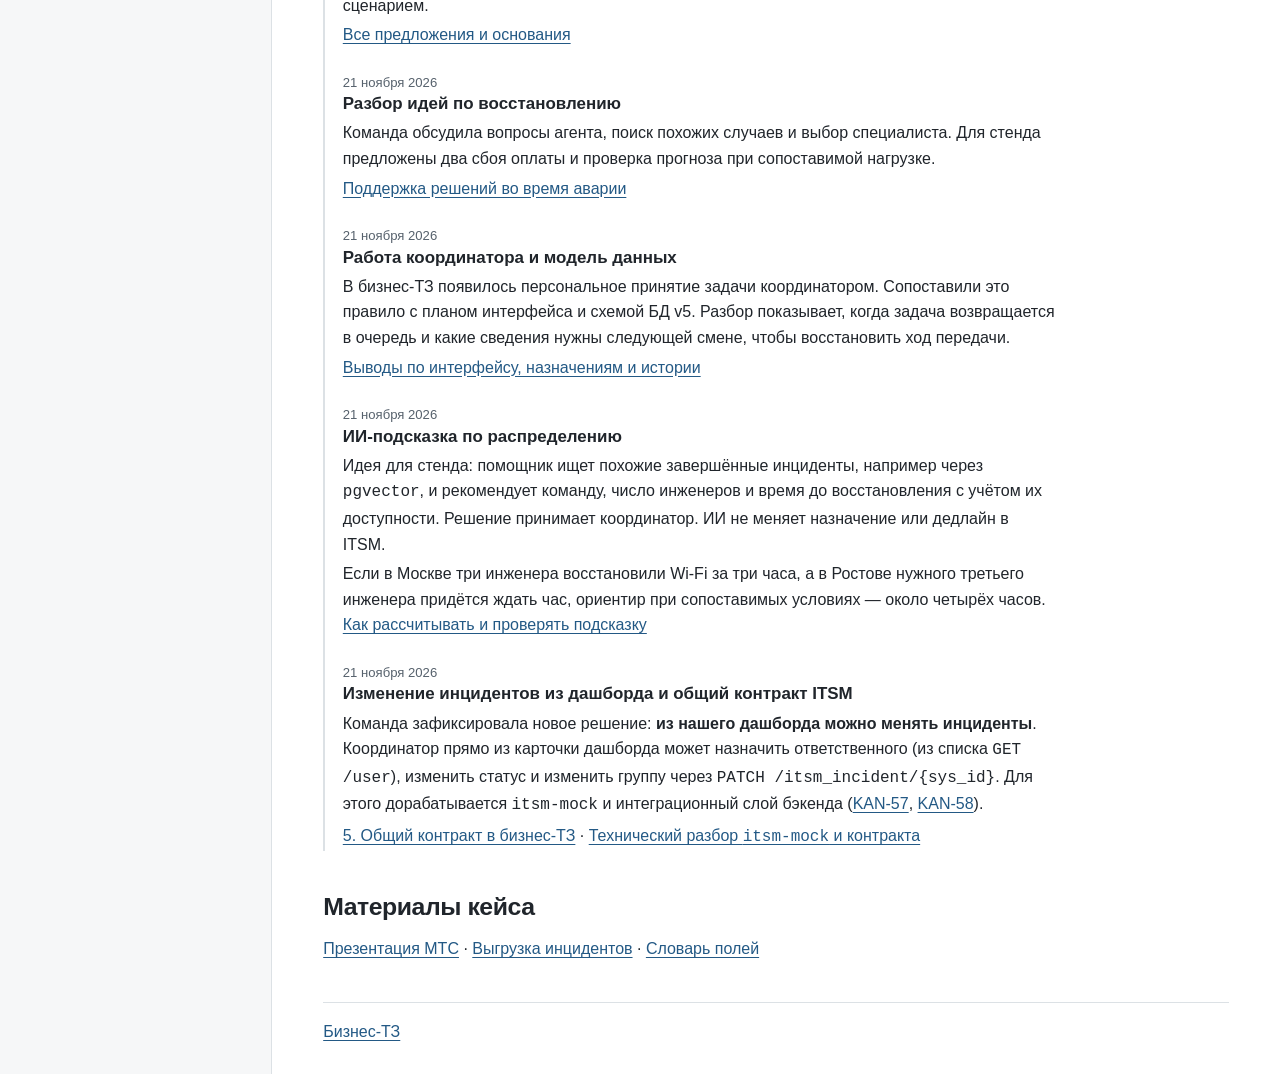
==== commit 472edbc3: "docs(itsm): define shared REST contract for incident changes from dashboard (KAN-57, KAN-58) Decisio" ====
--- a/docs/index.html
+++ b/docs/index.html
@@ -39,6 +39,7 @@
 <li><a href="index.html#recovery-review">Разбор идей по восстановлению</a></li>
 <li><a href="index.html#coordination-review">Работа координатора и модель данных</a></li>
 <li><a href="index.html#routing-advisor">ИИ-подсказка по распределению</a></li>
+<li><a href="index.html#itsm-write-contract">Изменение инцидентов и контракт ITSM</a></li>
 </ul>
     </nav>
   </div>
@@ -48,7 +49,7 @@
 <p class="lead">Дежурный координатор следит за массовыми инцидентами МТС. На общем экране смена видит, где требуется вмешательство. В карточке координатор выясняет, кто ведёт работу и какое действие требуется дальше.</p>
 
 <h2 id="conclusion">К какому решению пришла команда</h2>
-<p>ITSM хранит официальное назначение, приоритет и статус инцидента. Emergency Room собирает людей на аварийную встречу. Логи, метрики и данные продукта помогают проверить, как сбой влияет на клиентов. Дашборд связывает эти сведения по номеру инцидента.</p>
+<p>ITSM хранит официальное назначение, приоритет и статус инцидента, и <strong>координатор может изменять инцидент (назначать ответственного, менять статус и менять назначенную группу) прямо из нашего дашборда</strong> через общий REST-контракт с ITSM (<code>GET /itsm_incident</code>, <code>GET /itsm_incident/{sys_id}</code>, <code>GET /user</code>, <code>PATCH /itsm_incident/{sys_id}</code>). Emergency Room собирает людей на аварийную встречу. Логи, метрики и данные продукта помогают проверить, как сбой влияет на клиентов. Дашборд связывает эти сведения по номеру инцидента.</p>
 <p>Текущая карточка хранится в базе данных. Отдельный журнал сохраняет изменения, участие команд, решения и технические наблюдения. Следующая смена видит, что уже проверили и от кого ждут действия. После восстановления эта история служит основой разбора.</p>
 
 <h2 id="difference">В чём отличие решения</h2>
@@ -62,7 +63,7 @@
 <table>
 <thead><tr><th scope="col">Что уже есть у МТС</th><th scope="col">Что получает координатор в нашем решении</th></tr></thead>
 <tbody>
-<tr><th scope="row">ITSM ведёт карточку и назначение. Status Page показывает инциденты и переход к аварийной комнате.</th><td>Четыре группы показывают, где требуется действие смены. Координатор видит конкретное изменение и подтверждает просмотр. Новый инцидент сохраняет своё оповещение, даже если смена в это время подтверждает предыдущий.</td></tr>
+<tr><th scope="row">ITSM ведёт карточку и назначение. Status Page показывает инциденты и переход к аварийной комнате.</th><td>Четыре группы показывают, где требуется действие смены. Координатор видит конкретное изменение, подтверждает просмотр и может прямо из карточки дашборда назначить ответственного из списка пользователей ITSM (<code>GET /user</code>), изменить статус или группу инцидента (<code>PATCH /itsm_incident/{sys_id}</code>). Новый инцидент сохраняет своё оповещение, даже если смена в это время подтверждает предыдущий.</td></tr>
 <tr><th scope="row">Emergency Room организует встречу. МТС Линк предоставляет сведения об участии.</th><td>Рядом со сроком видно, кого уже пригласили, кто подключился и какую команду ещё ждут. Вход в звонок и принятие карточки в ITSM видны как разные события.</td></tr>
 <tr><th scope="row">RelyOps предоставляет метрики, логи и трассировки. Продуктовые команды используют диагностических агентов.</th><td>Из выбранного инцидента координатор получает проверяемое наблюдение, адресата и вопрос к нему. По ссылке на источник дежурный может проверить вывод агента.</td></tr>
 <tr><th scope="row">Postmortem Copilot помогает MCC разбирать причины и выбирать меры.</th><td>Журнал пополняется в ходе аварии. Он связывает изменение карточки, проверенный факт и решение смены. При передаче дежурства виден незакрытый вопрос. После восстановления эта же история дополняет материалы разбора.</td></tr>
@@ -139,6 +140,12 @@
 <p>Идея для стенда: помощник ищет похожие завершённые инциденты, например через <code>pgvector</code>, и рекомендует команду, число инженеров и время до восстановления с учётом их доступности. Решение принимает координатор. ИИ не меняет назначение или дедлайн в ITSM.</p>
 <p>Если в Москве три инженера восстановили Wi‑Fi за три часа, а в Ростове нужного третьего инженера придётся ждать час, ориентир при сопоставимых условиях — около четырёх часов. <a href="decision-support.html#routing-advisor">Как рассчитывать и проверять подсказку</a></p>
 </section>
+<section id="itsm-write-contract">
+<time datetime="2026-11-21">21 ноября 2026</time>
+<h3>Изменение инцидентов из дашборда и общий контракт ITSM</h3>
+<p>Команда зафиксировала новое решение: <strong>из нашего дашборда можно менять инциденты</strong>. Координатор прямо из карточки дашборда может назначить ответственного (из списка <code>GET /user</code>), изменить статус и изменить группу через <code>PATCH /itsm_incident/{sys_id}</code>. Для этого дорабатывается <code>itsm-mock</code> и интеграционный слой бэкенда (<a href="https://sokolenkonikita12ru.atlassian.net/browse/KAN-57">KAN-57</a>, <a href="https://sokolenkonikita12ru.atlassian.net/browse/KAN-58">KAN-58</a>).</p>
+<p><a href="requirements.html#itsm-contract">5. Общий контракт в бизнес-ТЗ</a> · <a href="itsm-mock-contract.md">Технический разбор <code>itsm-mock</code> и контракта</a></p>
+</section>
 </div>
 
 <h2 id="materials">Материалы кейса</h2>
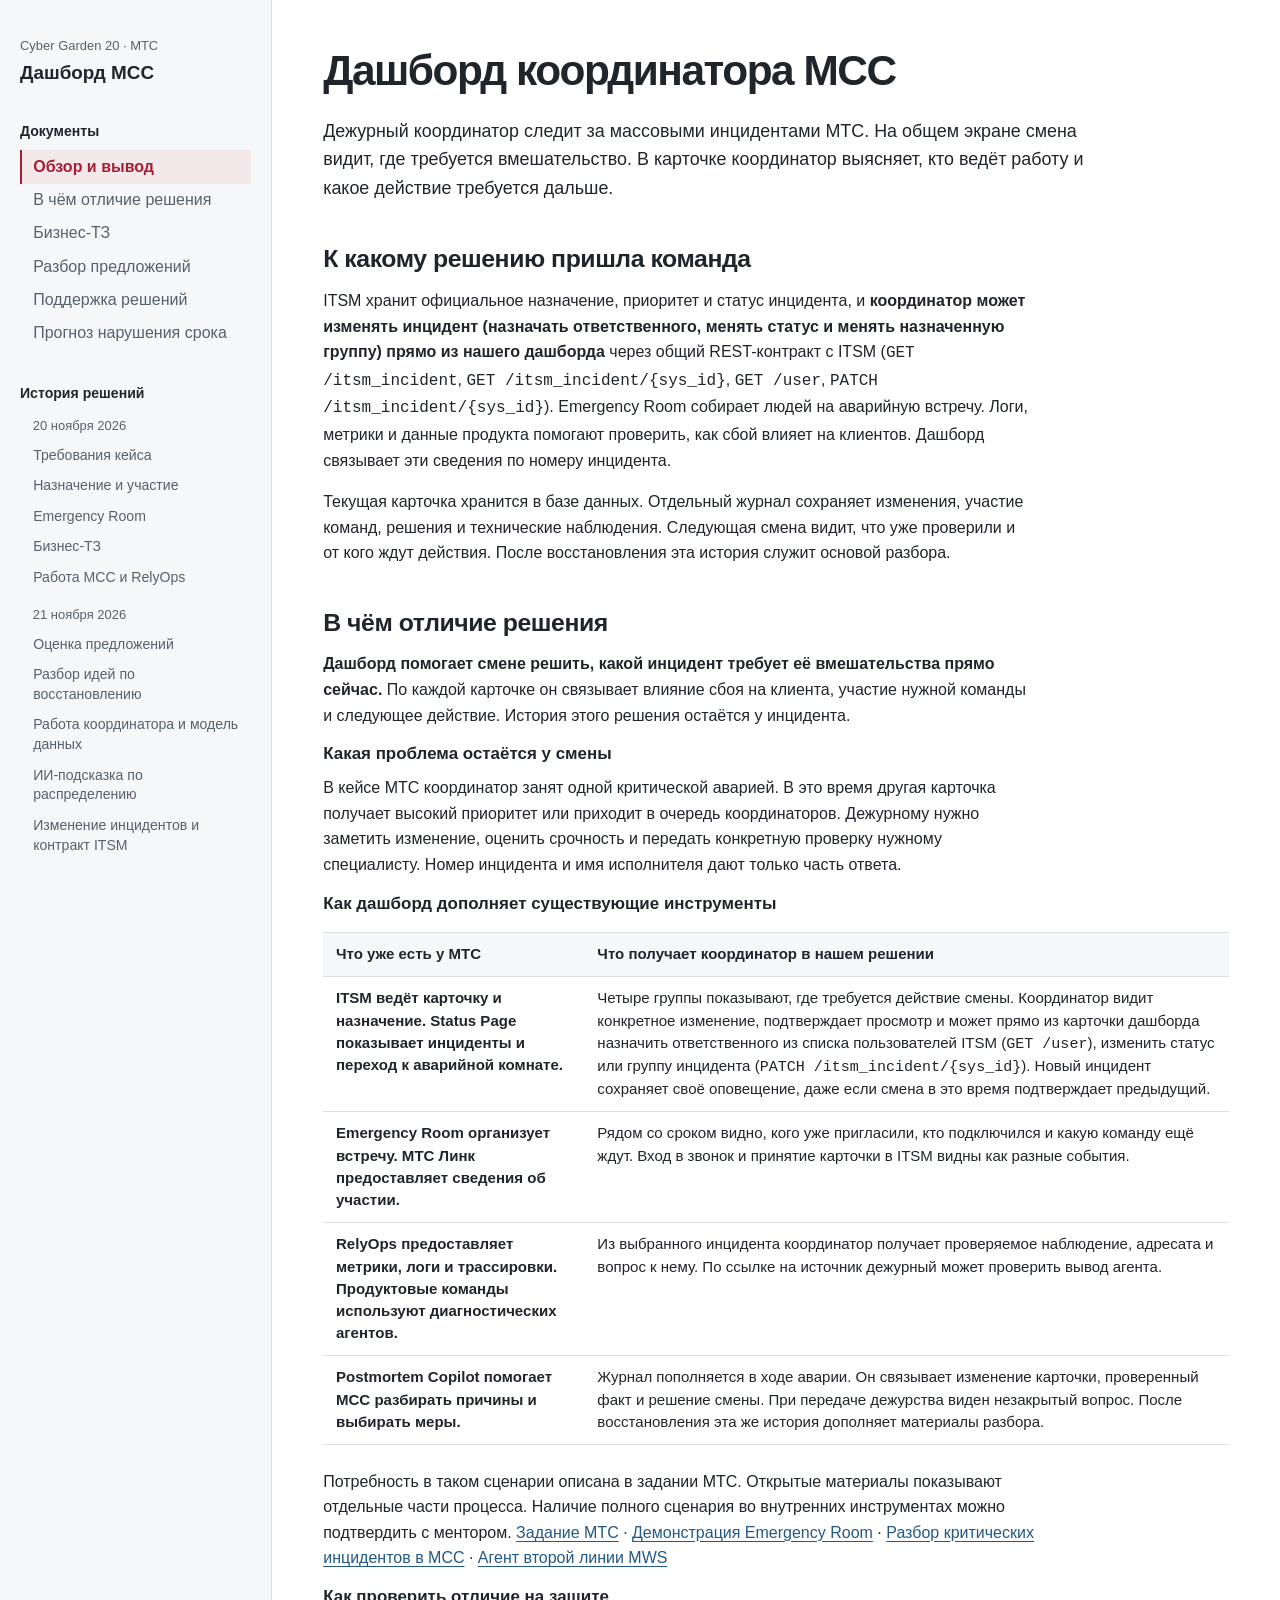
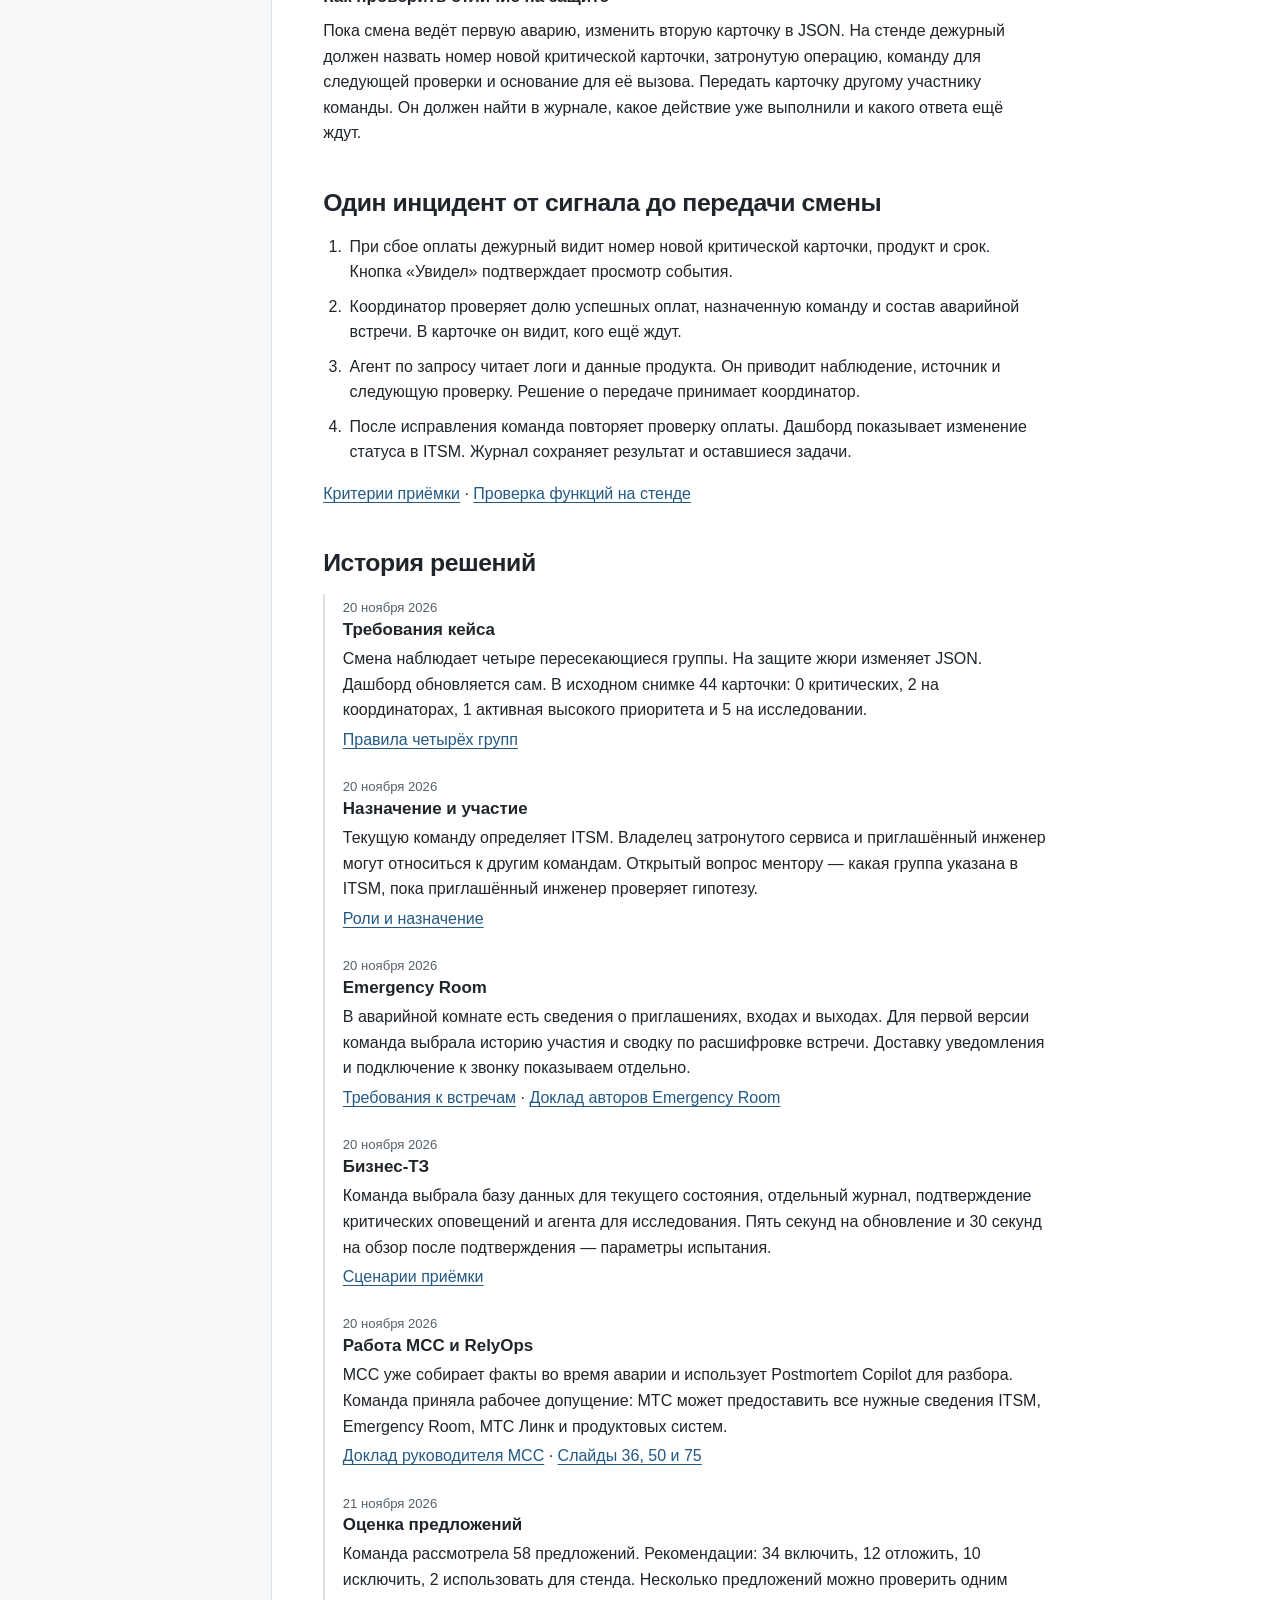
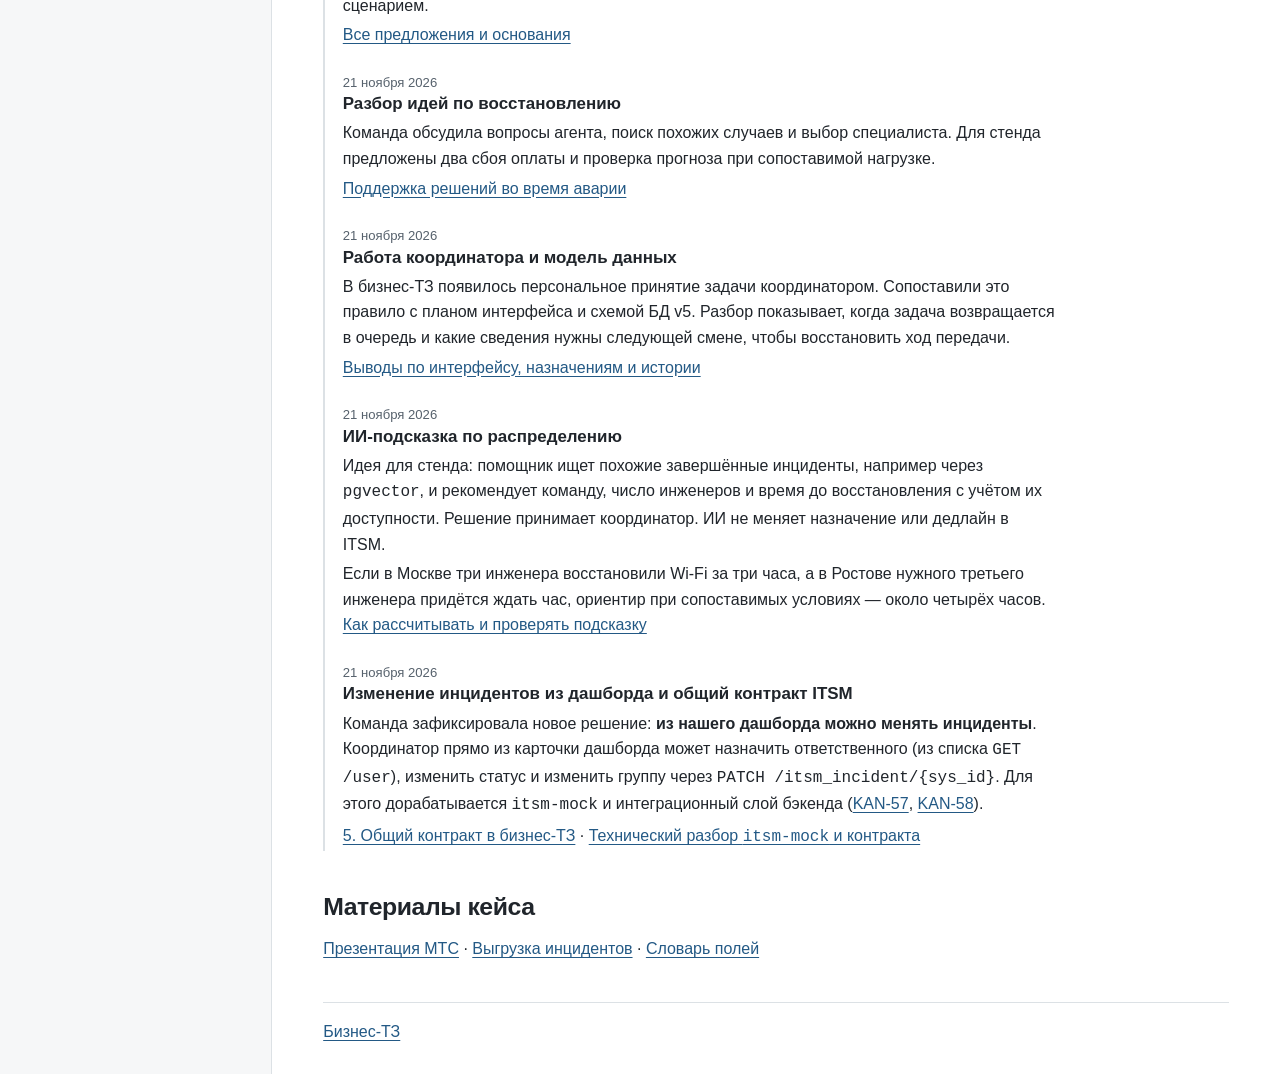
==== commit 4157fd6e: "docs: keep co-coordinator decision support rework and planning records" ====
--- a/docs/index.html
+++ b/docs/index.html
@@ -21,6 +21,7 @@
 <li><a href="requirements.html">Бизнес-ТЗ</a></li>
 <li><a href="proposals.html">Разбор предложений</a></li>
 <li><a href="decision-support.html">Поддержка решений</a></li>
+<li><a href="deadline-risk.html">Прогноз нарушения срока</a></li>
       </ul>
     </nav>
     <nav class="history-nav" aria-label="История решений">
